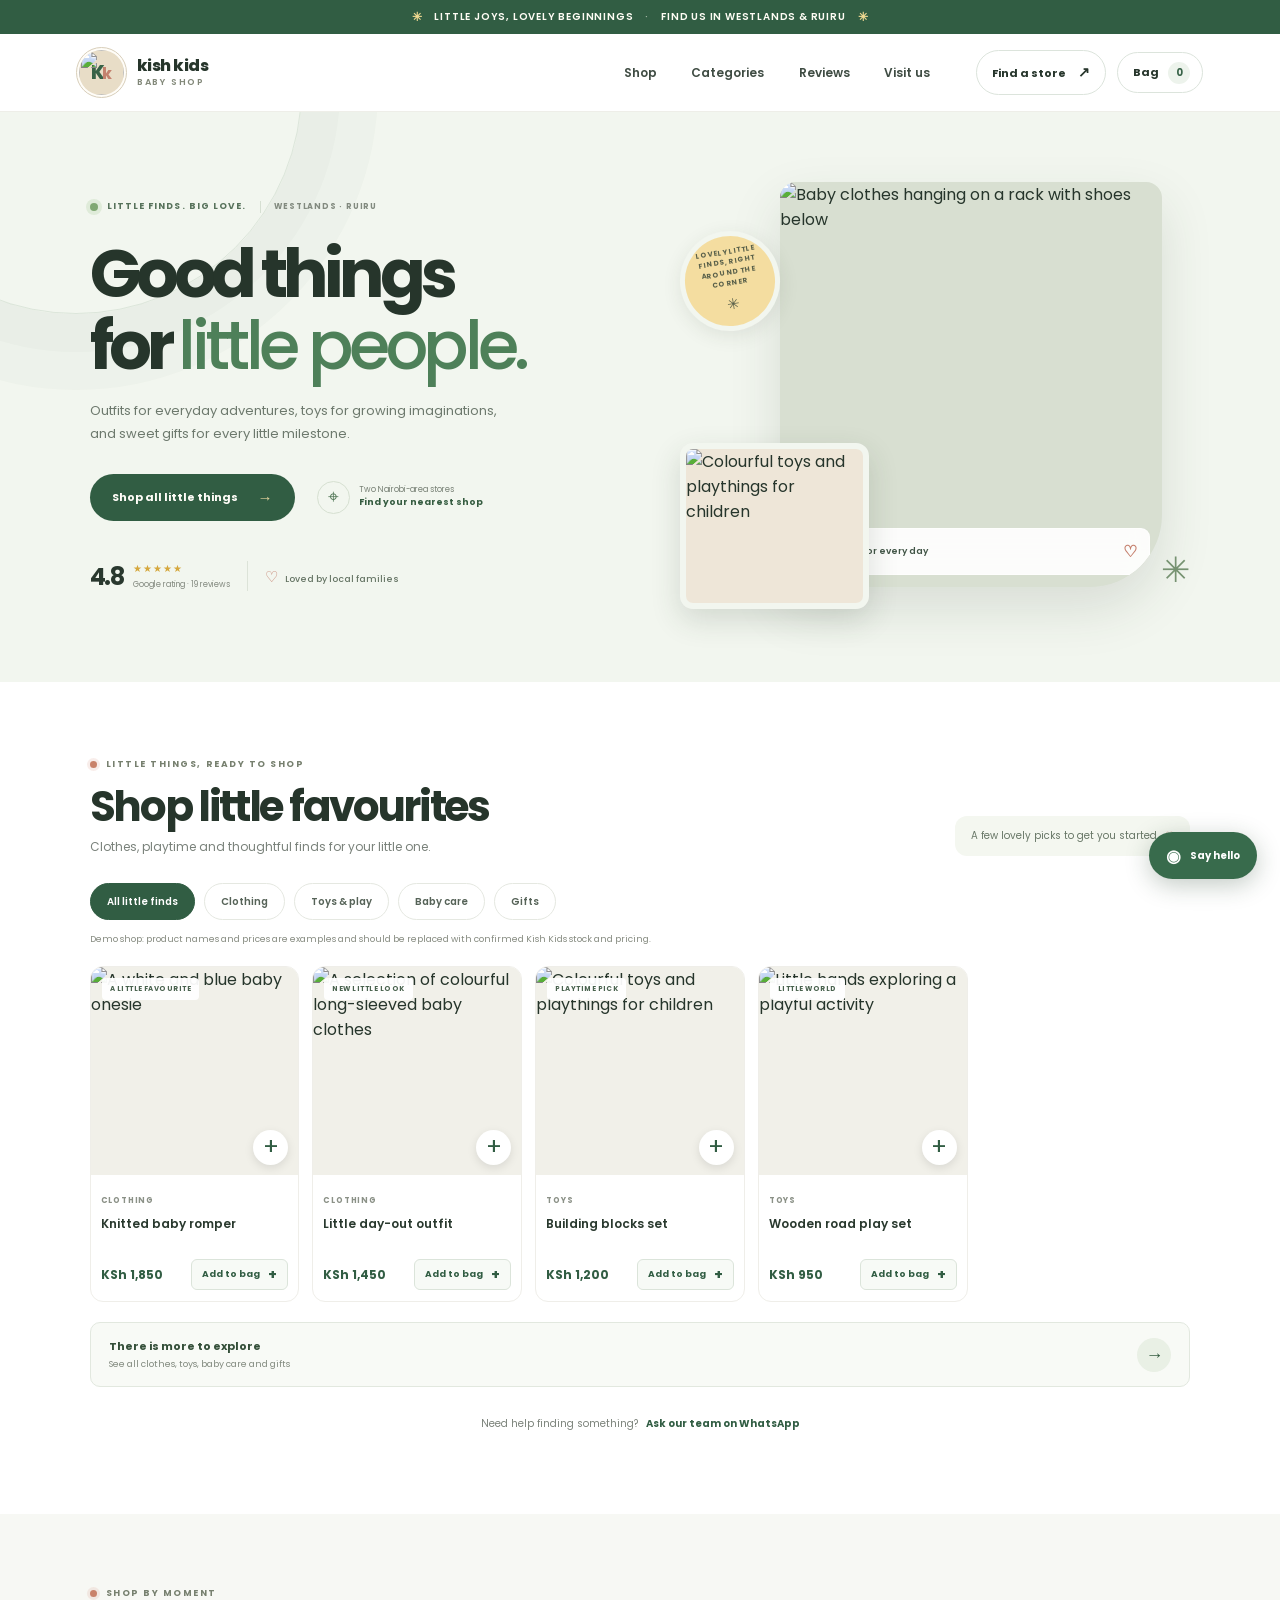
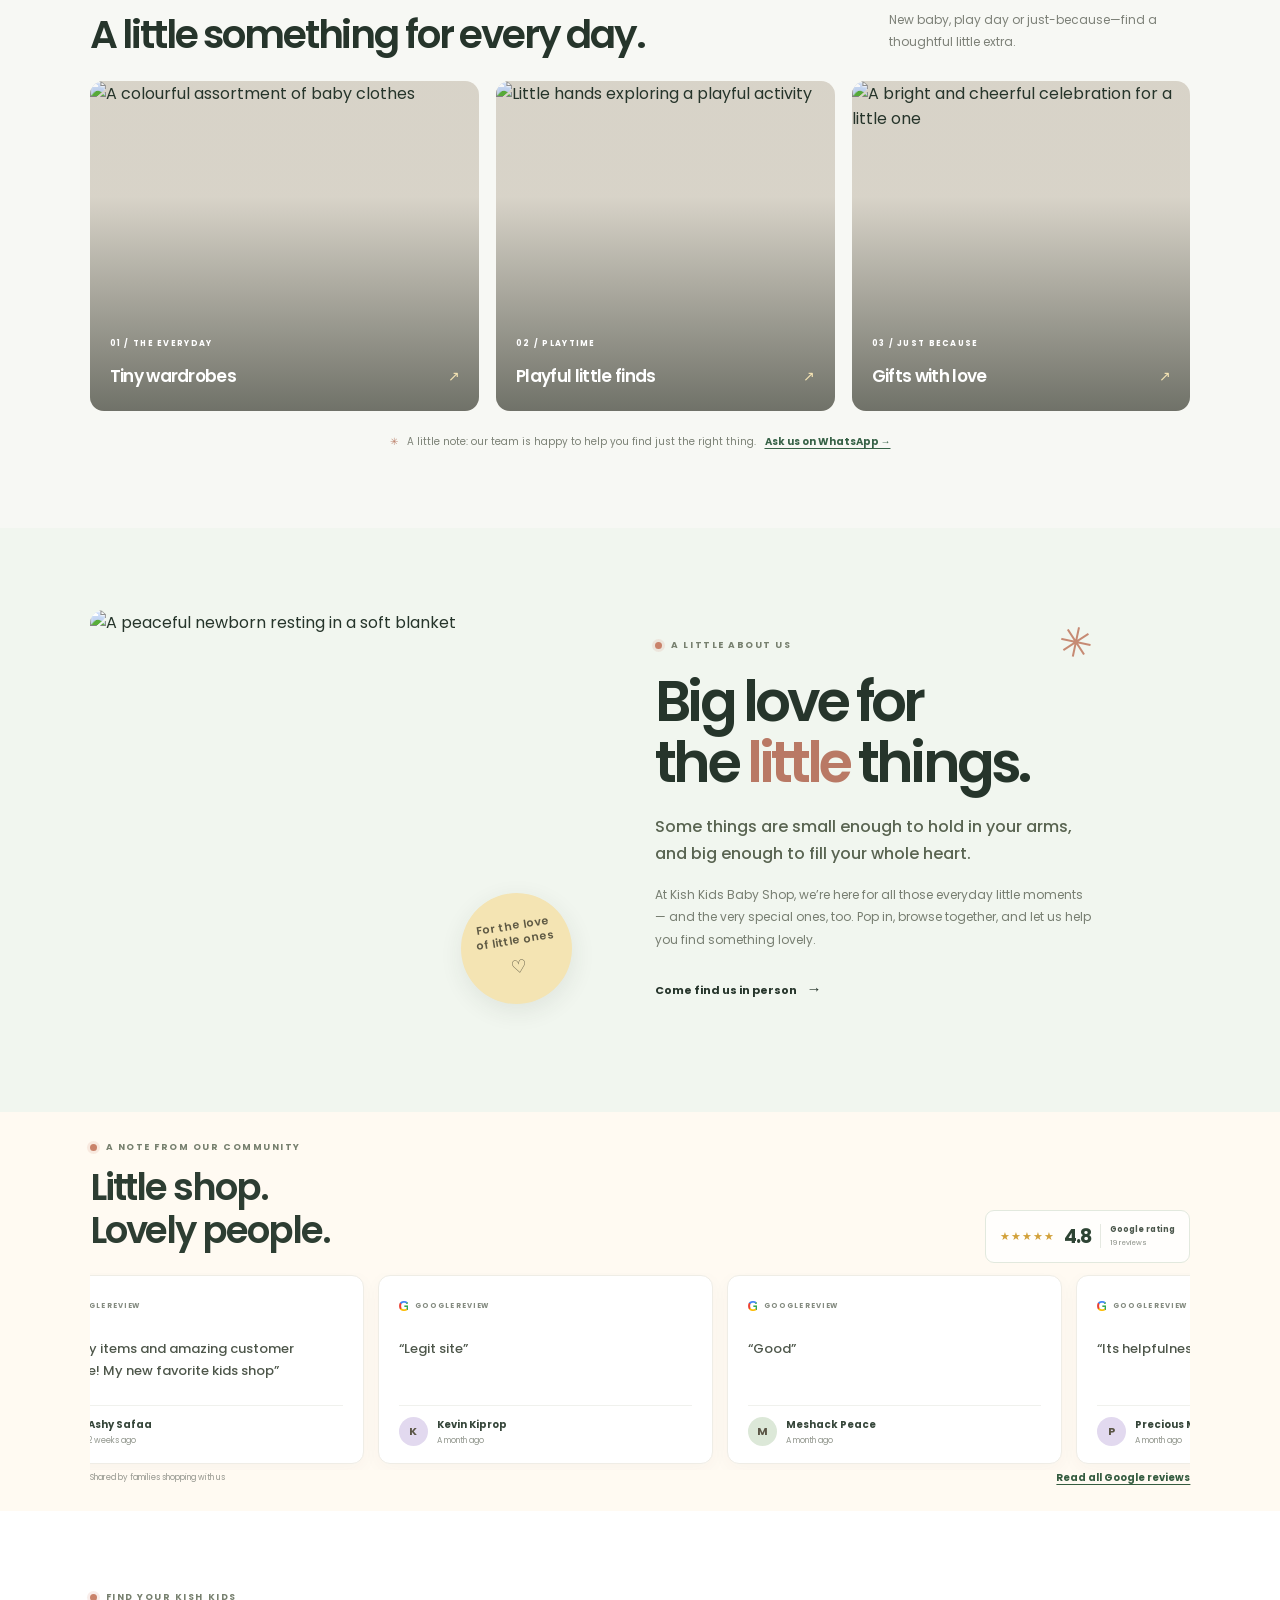
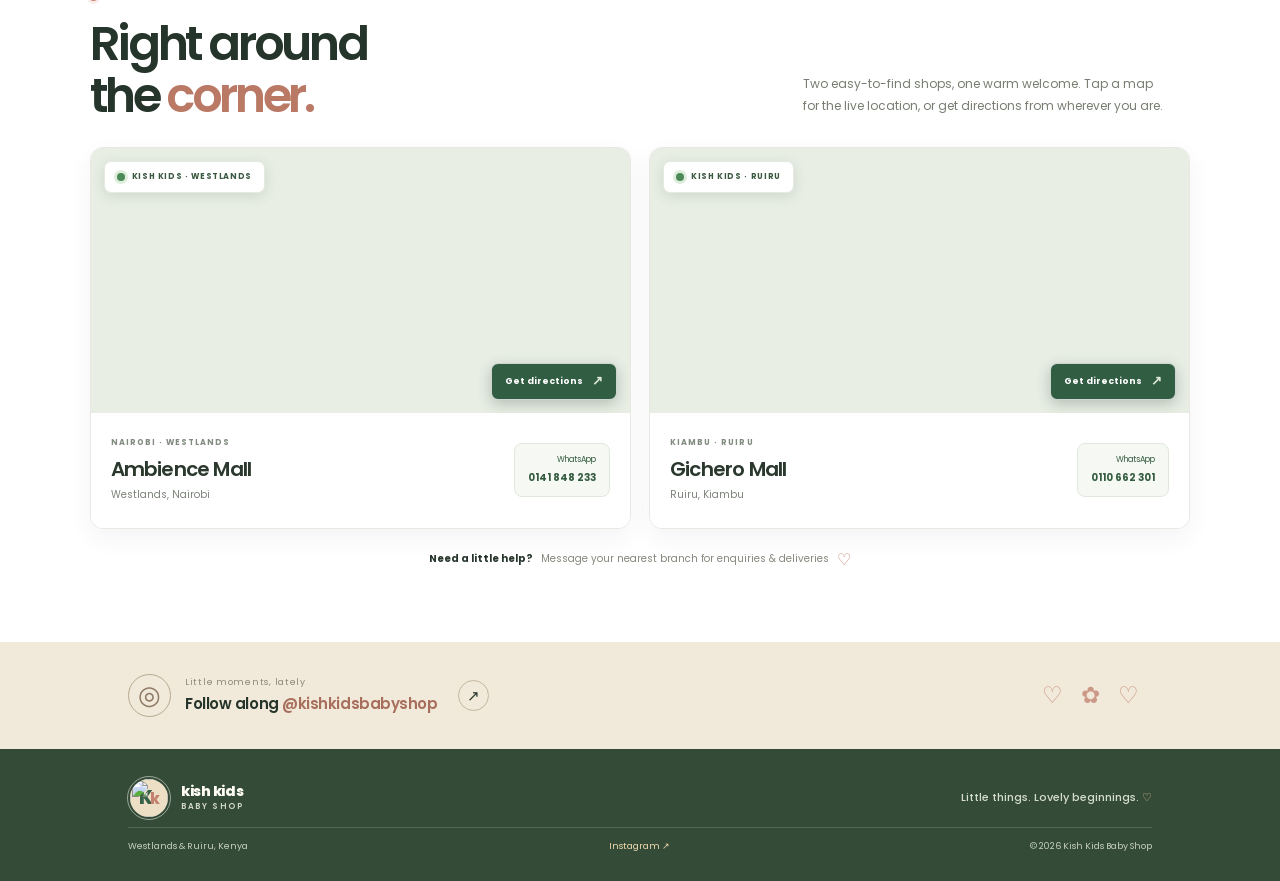
==== index.html @ f2efd890 "Initial commit" ====
<!doctype html>
<html lang="en">
  <head>
    <meta charset="UTF-8" />
    <meta name="viewport" content="width=device-width, initial-scale=1.0" />
    <meta name="theme-color" content="#fbf8f0" />
    <meta name="description" content="Discover lovely little finds at Kish Kids Baby Shop. Visit us at Ambience Mall, Westlands or Gichero Mall, Ruiru, or WhatsApp us for enquiries and deliveries." />
    <title>Kish Kids Baby Shop — Little things, lovely beginnings</title>
    <link rel="preconnect" href="https://fonts.googleapis.com" />
    <link rel="preconnect" href="https://fonts.gstatic.com" crossorigin />
    <link href="https://fonts.googleapis.com/css2?family=Poppins:wght@400;500;600;700;800&display=swap" rel="stylesheet" />
    <link rel="stylesheet" href="styles.css" />
  </head>
  <body>
    <div class="announcement-bar">
      <span class="announcement-sparkle" aria-hidden="true">✳</span>
      Little joys, lovely beginnings <span class="announcement-divider">·</span> Find us in Westlands &amp; Ruiru
      <span class="announcement-sparkle" aria-hidden="true">✳</span>
    </div>

    <header class="site-header">
      <a class="brand" href="#home" aria-label="Kish Kids home">
        <span class="brand-mark" aria-hidden="true">
          <span class="brand-monogram">K<span>k</span></span>
          <img class="brand-avatar" src="https://scontent-atl3-1.cdninstagram.com/v/t51.2885-19/451207414_1020705636319128_7297177063759882882_n.jpg?stp=dst-jpg_s150x150_tt6&_nc_cat=110&ccb=7-5&_nc_sid=f7ccc5&efg=eyJ2ZW5jb2RlX3RhZyI6InByb2ZpbGVfcGljLnd3dy40NjIuQzMifQ%3D%3D&_nc_ohc=2mn2w3G9rUUQ7kNvwHCTg9u&_nc_oc=AdoOv6VPWfr-0eoBcSRdzL187uJJYxsiajkBmaVz6HoxzHzVJhcaPL3gp0ubJ7l-JR-GrBX-C9KtMWNkGqnHW_fr&_nc_zt=24&_nc_ht=scontent-atl3-1.cdninstagram.com&_nc_ss=7b689&oh=00_AQPsXDd2TlVWV2rM6HjrM0V5AeBVhkfnJR2QkrwD7B2sXQ&oe=6AC18392" alt="" />
        </span>
        <span class="brand-name">kish kids<span>baby shop</span></span>
      </a>

      <button class="menu-toggle" type="button" aria-label="Open navigation" aria-expanded="false">
        <span></span><span></span>
      </button>

      <nav class="main-nav" aria-label="Main navigation">
        <a href="#shop">Shop</a>
        <a href="#collections">Categories</a>
        <a href="#reviews">Reviews</a>
        <a href="#visit">Visit us</a>
      </nav>
      <div class="header-actions"><a class="header-cta" href="#visit">Find a store <span aria-hidden="true">↗</span></a><button class="cart-trigger" type="button" aria-label="Open shopping bag">Bag <span class="cart-count" aria-live="polite">0</span></button></div>
    </header>

    <main>
      <section class="hero" id="home">
        <div class="hero-copy">
          <div class="hero-kicker"><span class="hero-live-dot"></span> LITTLE FINDS. BIG LOVE. <span>WESTLANDS · RUIRU</span></div>
          <h1>Good things<br />for <span>little people.</span></h1>
          <p class="hero-description">Outfits for everyday adventures, toys for growing imaginations, and sweet gifts for every little milestone.</p>
          <div class="hero-actions">
            <a class="button button-dark" href="#shop">Shop all little things <span aria-hidden="true">→</span></a>
            <a class="hero-store-link" href="#visit"><span class="hero-store-icon">⌖</span><span>Two Nairobi-area stores<br /><b>Find your nearest shop</b></span></a>
          </div>
          <div class="hero-trust-row">
            <div class="hero-trust"><span>4.8</span><span><span class="stars">★★★★★</span><small>Google rating · 19 reviews</small></span></div>
            <span class="hero-trust-divider"></span>
            <div class="hero-trust-note"><span>♡</span> Loved by local families</div>
          </div>
        </div>
        <div class="hero-art">
          <div class="hero-photo-main"><img src="https://images.unsplash.com/photo-1766918780914-e19d9de76d85?auto=format&fit=crop&w=1100&q=85" alt="Baby clothes hanging on a rack with shoes below" /><span class="hero-photo-caption">Little looks for every day <b>♡</b></span></div>
          <div class="hero-photo-small"><img src="https://images.unsplash.com/photo-1484820540004-14229fe36ca4?auto=format&fit=crop&w=500&q=80" alt="Colourful toys and playthings for children" /></div>
          <div class="hero-roundel"><span>LOVELY LITTLE<br />FINDS, RIGHT<br />AROUND THE<br />CORNER</span><b>✳</b></div>
          <span class="hero-art-spark" aria-hidden="true">✳</span>
        </div>
      </section>

      <section class="shop-section section-pad" id="shop">
        <div class="shop-heading"><div><div class="eyebrow"><span class="eyebrow-dot"></span> LITTLE THINGS, READY TO SHOP</div><h2>Shop little favourites</h2><p>Clothes, playtime and thoughtful finds for your little one.</p></div><div class="shop-heading-note">A few lovely picks to get you started <span>♡</span></div></div>
        <div class="category-tabs" role="group" aria-label="Filter products by category">
          <button class="category-tab is-active" type="button" data-category="all">All little finds</button>
          <button class="category-tab" type="button" data-category="clothing">Clothing</button>
          <button class="category-tab" type="button" data-category="toys">Toys &amp; play</button>
          <button class="category-tab" type="button" data-category="care">Baby care</button>
          <button class="category-tab" type="button" data-category="gifts">Gifts</button>
        </div>
        <p class="demo-pricing-note">Demo shop: product names and prices are examples and should be replaced with confirmed Kish Kids stock and pricing.</p>
        <div class="product-grid" id="product-grid" aria-live="polite"></div>
        <a class="see-all-products" href="shop.html"><span><b>There is more to explore</b><small>See all clothes, toys, baby care and gifts</small></span><span class="see-all-arrow" aria-hidden="true">→</span></a>
        <div class="shop-more"><span>Need help finding something?</span><a href="#visit">Ask our team on WhatsApp <span aria-hidden="true">↗</span></a></div>
      </section>

      <section class="collections section-pad" id="collections">
        <div class="section-heading">
          <div><div class="eyebrow"><span class="eyebrow-dot"></span> SHOP BY MOMENT</div><h2>A little something for every day.</h2></div>
          <p>New baby, play day or just-because—find a thoughtful little extra.</p>
        </div>
        <div class="collection-grid">
          <a class="collection-card card-clothes" href="#shop" data-shop-category="clothing"><img src="https://images.unsplash.com/photo-1560859259-fcf2b952aed8?auto=format&fit=crop&w=900&q=82" alt="A colourful assortment of baby clothes" loading="lazy" /><span class="collection-number">01 / THE EVERYDAY</span><span class="collection-title">Tiny wardrobes <b>↗</b></span></a>
          <a class="collection-card card-play" href="#shop" data-shop-category="toys"><img src="https://images.unsplash.com/photo-1537655780520-1e392ead81f2?auto=format&fit=crop&w=900&q=82" alt="Little hands exploring a playful activity" loading="lazy" /><span class="collection-number">02 / PLAYTIME</span><span class="collection-title">Playful little finds <b>↗</b></span></a>
          <a class="collection-card card-gifts" href="#shop" data-shop-category="gifts"><img src="https://images.unsplash.com/photo-1513151233558-d860c5398176?auto=format&fit=crop&w=900&q=82" alt="A bright and cheerful celebration for a little one" loading="lazy" /><span class="collection-number">03 / JUST BECAUSE</span><span class="collection-title">Gifts with love <b>↗</b></span></a>
        </div>
        <div class="collection-footnote"><span>✳</span> A little note: our team is happy to help you find just the right thing. <a href="#visit">Ask us on WhatsApp →</a></div>
      </section>

      <section class="story section-pad" id="about">
        <div class="story-photo">
          <img src="https://images.unsplash.com/photo-1544126592-807ade215a0b?auto=format&fit=crop&w=1100&q=85" alt="A peaceful newborn resting in a soft blanket" loading="lazy" />
          <div class="story-photo-tag"><span>For the love<br />of little ones</span><b>♡</b></div>
        </div>
        <div class="story-copy">
          <div class="eyebrow"><span class="eyebrow-dot"></span> A little about us</div>
          <h2>Big love for<br />the <em>little</em> things.</h2>
          <p class="story-lead">Some things are small enough to hold in your arms, and big enough to fill your whole heart.</p>
          <p>At Kish Kids Baby Shop, we’re here for all those everyday little moments — and the very special ones, too. Pop in, browse together, and let us help you find something lovely.</p>
          <a class="text-link story-link" href="#visit">Come find us in person <span aria-hidden="true">→</span></a>
          <span class="story-scribble" aria-hidden="true">✳</span>
        </div>
      </section>

      <section class="love-note section-pad" id="reviews">
        <div class="reviews-top"><div class="love-heading"><div class="eyebrow"><span class="eyebrow-dot"></span> A NOTE FROM OUR COMMUNITY</div><h2>Little shop.<br />Lovely people.</h2></div><div class="review-score"><span class="review-score-stars">★★★★★</span><strong>4.8</strong><span><b>Google rating</b><small>19 reviews</small></span></div></div>
        <div class="review-viewport"><div class="review-cards">
          <article class="review-card"><div class="review-source"><span class="google-g">G</span><span>GOOGLE REVIEW</span></div><p>“Lovely items and amazing customer service! My new favorite kids shop”</p><div class="review-footer"><span class="review-avatar avatar-peach">A</span><span><strong>Ashy Safaa</strong><small>2 weeks ago</small></span></div></article>
          <article class="review-card"><div class="review-source"><span class="google-g">G</span><span>GOOGLE REVIEW</span></div><p>“Legit site”</p><div class="review-footer"><span class="review-avatar avatar-lilac">K</span><span><strong>Kevin Kiprop</strong><small>A month ago</small></span></div></article>
          <article class="review-card"><div class="review-source"><span class="google-g">G</span><span>GOOGLE REVIEW</span></div><p>“Good”</p><div class="review-footer"><span class="review-avatar avatar-mint">M</span><span><strong>Meshack Peace</strong><small>A month ago</small></span></div></article>
          <article class="review-card"><div class="review-source"><span class="google-g">G</span><span>GOOGLE REVIEW</span></div><p>“Its helpfulness”</p><div class="review-footer"><span class="review-avatar avatar-lilac">P</span><span><strong>Precious Mathias</strong><small>A month ago</small></span></div></article>
        </div></div>
        <div class="reviews-bottom"><span>Shared by families shopping with us</span><a class="all-reviews" href="https://www.google.com/search?q=Kish+Kids+Baby+shop+Westlands+reviews" target="_blank" rel="noreferrer">Read all Google reviews</a></div>
      </section>

      <section class="visit section-pad" id="visit">
        <div class="visit-top"><div><div class="eyebrow"><span class="eyebrow-dot"></span> FIND YOUR KISH KIDS</div><h2>Right around<br />the <em>corner.</em></h2></div><p>Two easy-to-find shops, one warm welcome. Tap a map for the live location, or get directions from wherever you are.</p></div>
        <div class="store-grid">
          <article class="store-card store-westlands">
            <div class="store-map"><iframe title="Map showing Ambience Mall, Westlands, Nairobi" src="https://www.google.com/maps?q=Ambience%20Mall%20Westlands%20Nairobi&output=embed" loading="lazy" referrerpolicy="no-referrer-when-downgrade" allowfullscreen></iframe><span class="map-location-tag"><i></i> KISH KIDS · WESTLANDS</span><a class="map-directions" href="https://www.google.com/maps/dir/?api=1&amp;destination=Ambience+Mall%2C+Westlands%2C+Nairobi" target="_blank" rel="noreferrer">Get directions <span aria-hidden="true">↗</span></a></div>
            <div class="store-details"><div class="store-location-copy"><div class="store-label">NAIROBI · WESTLANDS</div><h3>Ambience Mall</h3><p>Westlands, Nairobi</p></div><a class="store-contact" href="https://wa.me/254141848233?text=Hi%20Kish%20Kids%20Westlands!%20I%20have%20an%20enquiry." target="_blank" rel="noreferrer"><span>WhatsApp</span><b>0141 848 233</b></a></div>
          </article>
          <article class="store-card store-ruiru">
            <div class="store-map"><iframe title="Map showing Gichero Mall, Ruiru" src="https://www.google.com/maps?q=Gichero%20Mall%20Ruiru%20Kenya&output=embed" loading="lazy" referrerpolicy="no-referrer-when-downgrade" allowfullscreen></iframe><span class="map-location-tag"><i></i> KISH KIDS · RUIRU</span><a class="map-directions" href="https://www.google.com/maps/dir/?api=1&amp;destination=Gichero+Mall%2C+Ruiru%2C+Kenya" target="_blank" rel="noreferrer">Get directions <span aria-hidden="true">↗</span></a></div>
            <div class="store-details"><div class="store-location-copy"><div class="store-label">KIAMBU · RUIRU</div><h3>Gichero Mall</h3><p>Ruiru, Kiambu</p></div><a class="store-contact" href="https://wa.me/254110662301?text=Hi%20Kish%20Kids%20Ruiru!%20I%20have%20an%20enquiry." target="_blank" rel="noreferrer"><span>WhatsApp</span><b>0110 662 301</b></a></div>
          </article>
        </div>
        <div class="visit-note"><span>Need a little help?</span> Message your nearest branch for enquiries &amp; deliveries <span class="visit-heart">♡</span></div>
      </section>

      <section class="instagram-strip">
        <div class="insta-icon" aria-hidden="true">◎</div><div><span>Little moments, lately</span><strong>Follow along <b>@kishkidsbabyshop</b></strong></div><a href="https://www.instagram.com/kishkidsbabyshop/?hl=en" target="_blank" rel="noreferrer" aria-label="Visit Kish Kids on Instagram">↗</a>
        <div class="insta-hearts" aria-hidden="true">♡ &nbsp; ✿ &nbsp; ♡</div>
      </section>
    </main>

    <div class="cart-overlay" hidden></div>
    <aside class="cart-drawer" role="dialog" aria-modal="true" aria-labelledby="cart-title" aria-hidden="true">
      <div class="cart-header"><div><span class="eyebrow">YOUR LITTLE FINDS</span><h2 id="cart-title">Shopping bag <span class="cart-count">0</span></h2></div><button class="cart-close" type="button" aria-label="Close shopping bag">×</button></div>
      <div class="cart-items"></div>
      <div class="cart-empty"><span aria-hidden="true">♡</span><h3>Your bag is waiting</h3><p>Find something lovely for your little one.</p><button class="button button-dark continue-shopping" type="button">Explore the shop</button></div>
      <div class="cart-footer" hidden><div class="cart-subtotal"><span>Subtotal</span><strong></strong></div><p>Delivery and final availability confirmed on WhatsApp.</p><label for="checkout-store">Choose a store</label><select id="checkout-store"><option value="westlands">Westlands · Ambience Mall</option><option value="ruiru">Ruiru · Gichero Mall</option></select><button class="button button-dark checkout-button" type="button">Continue on WhatsApp <span>↗</span></button></div>
    </aside>

    <footer class="site-footer">
      <a class="brand footer-brand" href="#home"><span class="brand-mark" aria-hidden="true"><span class="brand-monogram">K<span>k</span></span><img class="brand-avatar" src="https://scontent-atl3-1.cdninstagram.com/v/t51.2885-19/451207414_1020705636319128_7297177063759882882_n.jpg?stp=dst-jpg_s150x150_tt6&_nc_cat=110&ccb=7-5&_nc_sid=f7ccc5&efg=eyJ2ZW5jb2RlX3RhZyI6InByb2ZpbGVfcGljLnd3dy40NjIuQzMifQ%3D%3D&_nc_ohc=2mn2w3G9rUUQ7kNvwHCTg9u&_nc_oc=AdoOv6VPWfr-0eoBcSRdzL187uJJYxsiajkBmaVz6HoxzHzVJhcaPL3gp0ubJ7l-JR-GrBX-C9KtMWNkGqnHW_fr&_nc_zt=24&_nc_ht=scontent-atl3-1.cdninstagram.com&_nc_ss=7b689&oh=00_AQPsXDd2TlVWV2rM6HjrM0V5AeBVhkfnJR2QkrwD7B2sXQ&oe=6AC18392" alt="" /></span><span class="brand-name">kish kids<span>baby shop</span></span></a>
      <p>Little things. Lovely beginnings. <span>♡</span></p><div class="footer-meta"><span>Westlands &amp; Ruiru, Kenya</span><a href="https://www.instagram.com/kishkidsbabyshop/?hl=en" target="_blank" rel="noreferrer">Instagram ↗</a><span>© <span id="year"></span> Kish Kids Baby Shop</span></div>
    </footer>
    <button class="floating-whatsapp" type="button" aria-label="Open the Kish Kids chat assistant"><span class="whatsapp-symbol" aria-hidden="true">◉</span><span>Say hello</span></button>
    <div class="chat-backdrop" hidden></div>
    <section class="chat-modal" role="dialog" aria-modal="true" aria-labelledby="chat-title" aria-hidden="true" hidden>
      <div class="phone-frame">
        <div class="phone-speaker"><span></span></div>
        <div class="phone-screen">
          <header class="chat-topbar"><button class="chat-back" type="button" aria-label="Back">‹</button><span class="chat-brand-avatar">K</span><span class="chat-brand-details"><strong id="chat-title">Kish Kids</strong><small><i></i> Here to help</small></span><button class="chat-close" type="button" aria-label="Close chat">×</button></header>
          <div class="chat-content">
            <div class="chat-date">TODAY</div>
            <div class="chat-message bot-message"><strong>Hi there! 👋</strong><br />Welcome to Kish Kids. Looking for something special for your little one? I can help you find products, choose a store, or ask about delivery.</div>
            <div class="chat-message bot-message chat-followup" hidden></div>
            <div class="chat-options-label">WHAT CAN WE HELP WITH?</div>
            <div class="chat-options"><button type="button" data-chat-topic="products">🧸 &nbsp; Find a product</button><button type="button" data-chat-topic="stores">📍 &nbsp; Store locations</button><button type="button" data-chat-topic="delivery">🚚 &nbsp; Delivery enquiry</button></div>
          </div>
          <div class="chat-modal-actions"><button class="chat-assistant-button" type="button">Continue with the assistant</button><label class="chat-store-label" for="chat-store">Choose your nearest store for WhatsApp</label><select id="chat-store"><option value="westlands">Westlands · Ambience Mall</option><option value="ruiru">Ruiru · Gichero Mall</option></select><button class="chat-whatsapp-button" type="button"><span>◉</span> Continue on WhatsApp</button><small>Choose how you would like to chat</small></div>
        </div>
      </div>
    </section>
    <script src="products.js"></script>
    <script src="script.js"></script>
  </body>
</html>
---- styles.css ----
:root {
  --ink: #283629;
  --muted: #747b6f;
  --cream: #fbf8f0;
  --paper: #fffdf8;
  --green: #344b37;
  --green-dark: #263c2c;
  --sage: #e7ecdf;
  --peach: #f5d5c6;
  --lavender: #e8e2f2;
  --yellow: #f4e5a9;
  --line: #e9e6dd;
  --sans: 'Poppins', sans-serif;
  --display: 'Poppins', sans-serif;
}

* { box-sizing: border-box; }
html { scroll-behavior: smooth; scroll-padding-top: 92px; }
body { margin: 0; background: var(--cream); color: var(--ink); font-family: var(--sans); -webkit-font-smoothing: antialiased; }
a { color: inherit; text-decoration: none; }
button { font: inherit; }
.announcement-bar { min-height: 34px; display: flex; align-items: center; justify-content: center; gap: 12px; padding: 7px 16px; background: var(--green); color: #fffdf5; font-size: 10px; font-weight: 600; letter-spacing: .11em; text-transform: uppercase; text-align: center; }
.announcement-sparkle { color: #efd991; font-size: 12px; }
.announcement-divider { opacity: .55; }
.site-header { height: 88px; padding: 0 7.1%; display: flex; align-items: center; justify-content: space-between; gap: 32px; background: var(--cream); position: sticky; top: 0; z-index: 10; border-bottom: 1px solid rgba(40,54,41,.06); }
.brand { display: inline-flex; align-items: center; gap: 11px; flex: 0 0 auto; }
.brand-mark { width: 49px; height: 49px; display: grid; place-items: center; position: relative; border-radius: 50%; background: #e8ddc7; border: 2px solid #fffdf8; outline: 1px solid #d8ceb9; overflow: hidden; }
.brand-monogram { font-family: var(--display); font-size: 19px; font-weight: 800; letter-spacing: -3px; color: var(--green); transform: translateX(-1px); }
.brand-monogram span { color: #c3816e; font-size: 15px; }
.brand-avatar { position: absolute; inset: 0; width: 100%; height: 100%; border-radius: 50%; object-fit: cover; }
.brand-avatar:not([src]), .brand-avatar[src=""] { display: none; }
.brand-name { font-family: var(--display); font-size: 16px; font-weight: 800; letter-spacing: -.055em; line-height: 1.02; }
.brand-name > span { display: block; margin-top: 4px; font-family: var(--sans); font-size: 9px; font-weight: 600; letter-spacing: .2em; text-transform: uppercase; color: #828879; }
.main-nav { display: flex; align-items: center; gap: clamp(24px, 3vw, 48px); margin-left: auto; }
.main-nav a { font-size: 12px; font-weight: 600; color: #575f52; transition: color .2s; }
.main-nav a:hover, .text-link:hover { color: #a86450; }
.header-cta { border: 1px solid #c9cbbc; border-radius: 99px; padding: 12px 18px; font-size: 11px; font-weight: 700; white-space: nowrap; transition: background .2s, color .2s; }
.header-cta:hover { background: var(--green); color: white; border-color: var(--green); }
.header-cta span { padding-left: 10px; font-size: 14px; }
.menu-toggle { display: none; }

.hero { min-height: 588px; padding: 62px 10.1% 62px 11.2%; display: grid; grid-template-columns: .95fr 1.05fr; align-items: center; gap: 5.5%; position: relative; overflow: hidden; background: #f5f1e7; }
.hero::before { content: ''; position: absolute; width: 450px; height: 450px; top: -250px; left: -150px; border: 1px solid rgba(116,123,111,.12); border-radius: 50%; box-shadow: 0 0 0 38px rgba(116,123,111,.025), 0 0 0 76px rgba(116,123,111,.025); }
.hero-copy { position: relative; z-index: 1; max-width: 505px; padding-bottom: 16px; }
.eyebrow { display: flex; align-items: center; gap: 9px; font-size: 9px; letter-spacing: .17em; text-transform: uppercase; font-weight: 700; color: #77806f; }
.eyebrow-dot { width: 7px; height: 7px; border-radius: 50%; background: #c9826a; box-shadow: 0 0 0 3px rgba(201,130,106,.14); }
h1, h2, h3, p { margin-top: 0; }
.hero h1 { margin: 23px 0 18px; font-family: var(--display); font-size: clamp(48px, 5.5vw, 76px); line-height: .99; letter-spacing: -.075em; font-weight: 600; }
.hero h1 span, h2 em { font-weight: 600; font-style: normal; color: #b97965; letter-spacing: -.07em; }
.hero-description { max-width: 400px; color: #72776e; line-height: 1.8; font-size: 13px; }
.hero-actions { display: flex; align-items: center; gap: 25px; margin-top: 27px; }
.button { display: inline-flex; align-items: center; justify-content: center; gap: 20px; min-height: 47px; border-radius: 99px; padding: 0 22px; font-size: 11px; font-weight: 700; transition: transform .2s, background .2s; }
.button:hover { transform: translateY(-2px); }
.button-dark { background: var(--green); color: #fffdf8; }
.button-dark:hover { background: #4c654e; }
.button-dark span { color: #e2d39c; font-size: 15px; }
.text-link { font-size: 11px; font-weight: 700; transition: color .2s; white-space: nowrap; }
.text-link span { margin-left: 7px; font-size: 15px; }
.hero-proof { margin-top: 48px; display: flex; align-items: center; gap: 13px; }
.proof-avatars { display: flex; padding-left: 2px; }
.proof-avatars span { display: grid; place-items: center; width: 29px; height: 29px; border-radius: 50%; margin-left: -3px; border: 2px solid #f5f1e7; color: var(--green); font-size: 13px; background: var(--peach); }
.proof-avatars span:nth-child(2) { background: var(--yellow); }
.proof-avatars span:nth-child(3) { background: var(--sage); }
.hero-proof > div:last-child { display: grid; gap: 3px; }
.hero-proof strong { font-size: 10px; }
.hero-proof > div:last-child > span { font-size: 9px; color: #808579; }
.hero-proof b { color: var(--ink); }
.stars { color: #d5a73c; letter-spacing: 1px; }
.hero-art { min-height: 430px; position: relative; display: flex; align-items: center; justify-content: center; }
.hero-image-wrap { width: min(100%, 420px); height: 430px; position: relative; border-radius: 48% 48% 4px 4px; overflow: hidden; background: #ded9ce; box-shadow: 0 22px 55px rgba(75,70,53,.12); }
.hero-image { width: 100%; height: 100%; object-fit: cover; object-position: 48% 48%; display: block; }
.hero-image-wrap::after { content: ''; position: absolute; inset: 0; background: linear-gradient(0deg, rgba(32,38,31,.16), transparent 42%); }
.image-label { position: absolute; z-index: 1; bottom: 20px; left: 20px; display: flex; align-items: center; gap: 10px; color: white; font-family: var(--sans); font-size: 12px; font-weight: 500; line-height: 1.4; }
.label-flower { font-size: 22px; color: #f5e4b4; }
.hero-sticker { position: absolute; display: flex; align-items: center; justify-content: center; gap: 7px; right: -19px; top: 65px; width: 99px; height: 99px; border-radius: 50%; background: #e8cfc3; transform: rotate(9deg); color: #634d43; font-family: var(--sans); font-size: 10px; font-weight: 600; line-height: 1.4; text-align: center; box-shadow: 0 7px 22px rgba(60,45,32,.1); }
.hero-sticker > span:first-child { font-size: 18px; }
.hero-doodle { position: absolute; color: #c28470; }
.doodle-one { right: 16%; top: 29px; font-size: 35px; }
.doodle-two { left: 2%; top: 78px; font-size: 26px; color: #b5a476; }
.doodle-three { bottom: 12px; right: 4%; font-size: 44px; transform: rotate(-15deg); color: #9ca58e; }
.scroll-cue { position: absolute; left: 4.2%; bottom: 37px; display: flex; align-items: center; gap: 10px; color: #929589; font-size: 8px; letter-spacing: .14em; writing-mode: vertical-rl; transform: rotate(180deg); }
.scroll-cue span { width: 1px; height: 28px; background: #c2c4b9; }

.section-pad { padding-left: 10%; padding-right: 10%; }
.collections { padding-top: 98px; padding-bottom: 103px; background: var(--paper); }
.section-heading { display: flex; justify-content: space-between; align-items: end; gap: 35px; margin-bottom: 35px; }
.section-heading h2, .story h2, .love-heading h2, .visit h2 { margin: 14px 0 0; font-family: var(--display); font-weight: 600; font-size: clamp(32px, 4vw, 47px); line-height: 1.08; letter-spacing: -.07em; }
.section-heading > p { max-width: 290px; margin: 0 1% 4px 0; color: #7d8178; line-height: 1.8; font-size: 12px; }
.collection-grid { display: grid; grid-template-columns: 1.15fr 1fr 1fr; gap: 17px; }
.collection-card { height: 330px; border-radius: 3px; position: relative; display: block; overflow: hidden; background: #ded9ce; }
.collection-card::after { content: ''; position: absolute; inset: 0; background: linear-gradient(180deg, rgba(28,35,27,.03) 35%, rgba(28,35,27,.57) 100%); transition: background .25s; }
.collection-card:hover img { transform: scale(1.045); }
.collection-card img { display: block; width: 100%; height: 100%; object-fit: cover; transition: transform .5s; }
.card-clothes img { object-position: center 50%; }
.card-play img { object-position: 50% 50%; }
.card-gifts img { object-position: 50% 50%; }
.collection-number, .collection-title { position: absolute; z-index: 1; left: 20px; color: white; }
.collection-number { bottom: 61px; font-size: 8px; letter-spacing: .16em; font-weight: 700; }
.collection-title { bottom: 22px; right: 20px; display: flex; align-items: center; justify-content: space-between; font-family: var(--display); font-size: 17px; letter-spacing: -.04em; font-weight: 600; }
.collection-title b { margin-left: 14px; font-size: 14px; font-weight: 400; color: #f5e3b3; }
.collection-footnote { display: flex; align-items: center; justify-content: center; gap: 9px; margin-top: 23px; color: #7b8175; font-size: 10px; text-align: center; }
.collection-footnote > span { color: #bc806a; }
.collection-footnote a { color: var(--green); font-weight: 700; text-decoration: underline; text-underline-offset: 3px; }

.story { display: grid; grid-template-columns: .92fr 1.08fr; gap: 10%; align-items: center; padding-top: 108px; padding-bottom: 112px; background: #edf0e8; }
.story-photo { height: 420px; position: relative; }
.story-photo > img { width: 100%; height: 100%; display: block; object-fit: cover; object-position: center 48%; border-radius: 2px; }
.story-photo-tag { position: absolute; right: -27px; bottom: 26px; width: 111px; height: 111px; display: grid; place-content: center; text-align: center; border-radius: 50%; background: #f4e4b3; transform: rotate(-9deg); color: #5d5843; font-family: var(--sans); font-size: 11px; font-weight: 600; line-height: 1.4; box-shadow: 0 7px 24px rgba(43,55,39,.09); }
.story-photo-tag b { margin-top: 6px; font-size: 18px; font-weight: 400; }
.story-copy { position: relative; max-width: 440px; }
.story h2 { font-size: clamp(39px, 4.5vw, 56px); margin: 20px 0; }
.story-lead { font-size: 16px; font-weight: 500; line-height: 1.7; color: #596451; }
.story-copy > p:not(.story-lead) { color: #777e71; font-size: 12px; line-height: 1.9; }
.story-link { display: inline-block; margin-top: 13px; }
.story-scribble { position: absolute; top: -27px; right: 2px; font-size: 41px; color: #c68a73; transform: rotate(12deg); }

.love-note { padding-top: 98px; padding-bottom: 94px; background: #f6f0e7; display: grid; grid-template-columns: .72fr 1.28fr; column-gap: 7%; align-items: center; }
.love-heading h2 { font-size: clamp(36px, 4vw, 48px); margin-bottom: 24px; }
.google-rating { display: flex; flex-wrap: wrap; align-items: center; gap: 8px; }
.google-rating strong { font-family: var(--display); font-size: 22px; }
.google-rating > span:last-child { width: 100%; color: #828579; font-size: 10px; }
.review-cards { display: grid; grid-template-columns: 1.28fr 1fr; gap: 12px; }
.review-card { min-height: 173px; position: relative; padding: 21px 20px 17px; background: var(--paper); border: 1px solid #efebe3; box-shadow: 0 8px 25px rgba(72,66,49,.035); }
.review-featured { grid-row: span 2; min-height: 358px; display: flex; flex-direction: column; justify-content: flex-end; padding: 28px 25px 22px; background: #fffdf9; }
.quote-mark { position: absolute; top: 12px; left: 19px; color: #d4a492; font-size: 42px; font-weight: 600; line-height: 1; }
.review-card > p { position: relative; margin: 23px 0 20px; font-size: 14px; font-weight: 500; line-height: 1.7; color: #4e574b; }
.review-featured > p { font-size: 19px; max-width: 280px; line-height: 1.6; margin-bottom: 28px; }
.review-footer { display: flex; align-items: center; gap: 9px; margin-top: auto; }
.review-avatar { width: 29px; height: 29px; display: grid; place-items: center; border-radius: 50%; font-family: var(--display); font-size: 11px; font-weight: 700; color: #5a5545; }
.avatar-peach { background: #f1d4c5; }.avatar-lilac { background: #e2d9ef; }.avatar-mint { background: #dce8d8; }
.review-footer > span:nth-child(2) { display: grid; gap: 2px; }
.review-footer strong { font-size: 9px; }
.review-footer small { font-size: 8px; color: #96998d; }
.review-stars { margin-left: auto; color: #d3a43d; font-size: 9px; letter-spacing: 1px; }
.all-reviews { grid-column: 2; justify-self: end; margin-top: 17px; font-size: 10px; font-weight: 700; color: var(--green); }
.all-reviews span { margin-left: 7px; font-size: 13px; }

.visit { padding-top: 100px; padding-bottom: 83px; background: var(--paper); }
.visit-top { display: flex; align-items: end; justify-content: space-between; gap: 30px; margin-bottom: 36px; }
.visit h2 { font-size: clamp(36px, 4vw, 48px); }
.visit-top > p { max-width: 330px; margin: 0 2% 5px 0; color: #777e71; font-size: 12px; line-height: 1.8; }
.store-grid { display: grid; grid-template-columns: 1fr 1fr; gap: 17px; }
.store-card { min-height: 235px; position: relative; padding: 27px 30px; overflow: hidden; }
.store-westlands { background: #f4e8df; }
.store-ruiru { background: #e8ede3; }
.store-icon { position: absolute; top: 21px; right: 24px; font-size: 28px; opacity: .55; color: #aa7a62; }
.store-label { font-size: 8px; font-weight: 700; letter-spacing: .16em; color: #7e8274; }
.store-card h3 { margin: 12px 0 4px; font-family: var(--display); font-size: 25px; letter-spacing: -.055em; font-weight: 600; }
.store-card > p { margin: 0; color: #7d8177; font-size: 11px; }
.store-actions { display: flex; align-items: center; gap: 20px; margin-top: 23px; }
.store-actions .button { min-height: 40px; font-size: 9px; padding: 0 17px; gap: 14px; }
.store-phone { font-size: 10px; font-weight: 600; color: #62695d; }
.visit-note { margin-top: 24px; display: flex; justify-content: center; align-items: center; gap: 8px; color: #84887c; font-size: 10px; }
.visit-note > span:first-child { color: var(--ink); font-weight: 700; }
.visit-heart { color: #bf806b; font-size: 16px; }

.instagram-strip { min-height: 107px; padding: 20px 10%; display: flex; align-items: center; gap: 14px; background: #f1e9d9; position: relative; overflow: hidden; }
.insta-icon { display: grid; place-items: center; width: 43px; height: 43px; border: 1px solid #b7a990; border-radius: 50%; font-size: 26px; color: #8d7964; }
.instagram-strip > div:nth-child(2) { display: grid; gap: 3px; }
.instagram-strip > div:nth-child(2) > span { color: #8c897c; font-size: 9px; letter-spacing: .08em; }
.instagram-strip strong { font-family: var(--display); font-size: 15px; font-weight: 600; letter-spacing: -.03em; }
.instagram-strip strong b { color: #a86e5c; font-weight: 600; }
.instagram-strip > a { display: grid; place-items: center; width: 31px; height: 31px; margin-left: 6px; border: 1px solid #c4b7a1; border-radius: 50%; font-size: 15px; }
.insta-hearts { position: absolute; right: 11%; color: #c07e6c; font-size: 23px; opacity: .75; }

.site-footer { min-height: 128px; padding: 28px 10%; display: grid; grid-template-columns: 1fr 1fr; align-items: center; gap: 8px 24px; background: #344b37; color: #fffdf5; }
.footer-brand .brand-mark { width: 42px; height: 42px; outline-color: rgba(255,255,255,.5); border-color: #344b37; background: #ecdfc6; }
.footer-brand .brand-name { color: #fffdf5; font-size: 14px; }
.footer-brand .brand-name > span { color: #d2d8c9; font-size: 8px; }
.site-footer > p { justify-self: end; margin: 0; color: #d5ddcf; font-size: 11px; font-weight: 500; }
.site-footer > p span { color: #e9c89b; }
.footer-meta { grid-column: 1 / -1; padding-top: 12px; border-top: 1px solid rgba(255,255,255,.15); display: flex; align-items: center; justify-content: space-between; color: #c6d0c1; font-size: 9px; }
.footer-meta a { color: #f0dbaf; }
.floating-whatsapp { position: fixed; z-index: 9; right: 23px; bottom: 21px; min-height: 47px; display: flex; align-items: center; gap: 9px; padding: 0 17px; border: 1px solid rgba(255,255,255,.5); border-radius: 50px; background: #386b4c; color: white; box-shadow: 0 6px 24px rgba(34,62,42,.27); font-size: 10px; font-weight: 700; transition: transform .2s; }
.floating-whatsapp:hover { transform: translateY(-3px); }
.whatsapp-symbol { font-size: 17px; }

@media (min-width: 1500px) { .hero { padding-left: max(11.2%, calc((100vw - 1180px) / 2)); padding-right: max(10.1%, calc((100vw - 1180px) / 2)); } }
@media (max-width: 1000px) {
  .site-header { padding: 0 5%; }
  .hero { padding-left: 8%; padding-right: 8%; gap: 3%; }
  .hero-image-wrap { height: 390px; }
  .hero-art { min-height: 390px; }
  .section-pad { padding-left: 7%; padding-right: 7%; }
  .story { gap: 8%; }
  .instagram-strip { padding-left: 7%; padding-right: 7%; }
  .site-footer { padding-left: 7%; padding-right: 7%; }
  .collection-card { height: 290px; }
}
@media (max-width: 760px) {
  html { scroll-padding-top: 74px; }
  .announcement-bar { min-height: 31px; font-size: 8px; gap: 7px; letter-spacing: .07em; }
  .site-header { height: 72px; padding: 0 5.5%; gap: 12px; }
  .brand-mark { width: 42px; height: 42px; }
  .brand-name { font-size: 14px; }
  .brand-name > span { font-size: 8px; }
  .menu-toggle { margin-left: auto; display: flex; width: 38px; height: 38px; flex-direction: column; justify-content: center; align-items: center; gap: 5px; border: 1px solid #d9d8cd; background: transparent; border-radius: 50%; cursor: pointer; }
  .menu-toggle span { display: block; width: 14px; height: 1.5px; background: var(--green); transition: transform .2s; }
  .menu-toggle[aria-expanded="true"] span:first-child { transform: translateY(3.25px) rotate(45deg); }
  .menu-toggle[aria-expanded="true"] span:last-child { transform: translateY(-3.25px) rotate(-45deg); }
  .main-nav { display: none; position: absolute; top: 71px; left: 0; right: 0; padding: 10px 5.5% 20px; flex-direction: column; align-items: stretch; gap: 0; background: var(--cream); border-bottom: 1px solid var(--line); box-shadow: 0 14px 20px rgba(32,43,31,.08); }
  .main-nav.is-open { display: flex; }
  .main-nav a { padding: 13px 2px; border-bottom: 1px solid #ebe8df; }
  .header-cta { padding: 10px 12px; font-size: 9px; }
  .header-cta span { padding-left: 4px; }
  .hero { min-height: 0; padding: 53px 7% 72px; grid-template-columns: 1fr; gap: 38px; }
  .hero-copy { max-width: 570px; }
  .hero h1 { font-size: clamp(52px, 12vw, 72px); }
  .hero-description { max-width: 450px; }
  .hero-proof { margin-top: 33px; }
  .hero-art { min-height: 360px; margin: 0 auto; width: min(100%, 480px); }
  .hero-image-wrap { height: min(85vw, 440px); width: 88%; }
  .hero-sticker { right: 0; top: 43px; width: 84px; height: 84px; font-size: 10px; }
  .scroll-cue { display: none; }
  .section-pad { padding-left: 7%; padding-right: 7%; }
  .collections { padding-top: 72px; padding-bottom: 74px; }
  .section-heading { align-items: start; flex-direction: column; gap: 12px; margin-bottom: 25px; }
  .section-heading h2, .story h2, .love-heading h2, .visit h2 { font-size: 40px; }
  .section-heading > p { max-width: 410px; }
  .collection-grid { grid-template-columns: 1fr 1fr; gap: 11px; }
  .collection-card { height: 270px; }
  .collection-card:first-child { grid-column: span 2; height: 310px; }
  .collection-title { left: 14px; right: 14px; bottom: 17px; font-size: 15px; }
  .collection-number { left: 14px; bottom: 49px; font-size: 7px; }
  .collection-footnote { flex-wrap: wrap; line-height: 1.7; gap: 5px 8px; }
  .story { grid-template-columns: 1fr; gap: 47px; padding-top: 72px; padding-bottom: 76px; }
  .story-photo { height: min(100vw, 430px); width: calc(100% - 16px); }
  .story-copy { max-width: 520px; }
  .story-scribble { top: -22px; right: 4px; }
  .love-note { grid-template-columns: 1fr; gap: 30px; padding-top: 73px; padding-bottom: 71px; }
  .love-heading h2 { margin-bottom: 17px; }
  .review-cards { grid-template-columns: 1fr 1fr; }
  .review-featured { min-height: 300px; }
  .review-card { min-height: 144px; padding: 18px 14px 14px; }
  .review-featured { padding: 23px 20px 18px; }
  .review-featured > p { font-size: 20px; }
  .review-card > p { font-size: 15px; }
  .review-footer { gap: 6px; }
  .review-avatar { width: 25px; height: 25px; }
  .review-footer strong { font-size: 8px; }
  .review-footer small { font-size: 7px; }
  .review-stars { font-size: 7px; }
  .all-reviews { grid-column: 1 / -1; }
  .visit { padding-top: 72px; padding-bottom: 61px; }
  .visit-top { align-items: start; flex-direction: column; gap: 15px; }
  .visit-top > p { max-width: 460px; }
  .store-grid { gap: 11px; }
  .store-card { padding: 23px 18px; min-height: 228px; }
  .store-card h3 { font-size: 21px; }
  .store-actions { align-items: start; flex-direction: column; gap: 12px; margin-top: 18px; }
  .store-actions .button { min-height: 36px; padding: 0 13px; gap: 7px; font-size: 8px; }
  .visit-note { flex-wrap: wrap; line-height: 1.6; }
  .instagram-strip { min-height: 94px; padding: 17px 7%; }
  .insta-hearts { display: none; }
  .site-footer { padding: 25px 7%; }
}
@media (max-width: 430px) {
  .header-cta { display: none; }
  .hero { padding-left: 6%; padding-right: 6%; }
  .hero-actions { gap: 16px; }
  .button { min-height: 44px; padding: 0 17px; gap: 12px; font-size: 10px; }
  .hero-proof { margin-top: 29px; }
  .hero-art { min-height: 320px; }
  .hero-image-wrap { height: 320px; }
  .collection-card { height: 225px; }
  .collection-card:first-child { height: 265px; }
  .collection-title { font-size: 13px; }
  .review-cards { grid-template-columns: 1fr; }
  .review-featured { grid-row: auto; min-height: 250px; }
  .review-card:not(.review-featured) { min-height: 143px; }
  .review-card > p { margin-top: 23px; }
  .store-grid { grid-template-columns: 1fr; }
  .store-card { min-height: 218px; }
  .store-actions { flex-direction: row; align-items: center; }
  .instagram-strip strong { font-size: 13px; }
  .instagram-strip > a { margin-left: auto; flex: 0 0 auto; }
  .footer-meta { flex-wrap: wrap; gap: 10px 20px; }
  .footer-meta > span:last-child { width: 100%; }
  .site-footer > p { font-size: 11px; }
  .floating-whatsapp { right: 13px; bottom: 13px; min-height: 42px; padding: 0 13px; }
}

/* Live branch maps */
.visit { padding-top: 68px; padding-bottom: 56px; }
.visit-top { margin-bottom: 25px; }
.visit-top > p { max-width: 365px; }
.store-grid { align-items: stretch; gap: 18px; }
.store-card { min-height: 0; padding: 0; overflow: hidden; border: 1px solid #e8e9e2; border-radius: 14px; background: white; box-shadow: 0 9px 25px rgba(43,58,44,.055); }
.store-map { height: clamp(190px, 22vw, 265px); position: relative; overflow: hidden; background: #e8eee4; }
.store-map iframe { width: 100%; height: 100%; display: block; border: 0; filter: saturate(.78) contrast(.96); }
.map-location-tag { position: absolute; top: 13px; left: 13px; display: inline-flex; align-items: center; gap: 7px; max-width: calc(100% - 25px); padding: 9px 12px; border: 1px solid rgba(226,232,221,.9); border-radius: 7px; background: rgba(255,255,255,.95); color: #3b5841; font-size: 8px; font-weight: 700; letter-spacing: .08em; box-shadow: 0 3px 13px rgba(35,51,37,.13); }
.map-location-tag i { width: 8px; height: 8px; flex: 0 0 auto; border-radius: 50%; background: #4c8a5a; box-shadow: 0 0 0 3px #deeddc; }
.map-directions { position: absolute; right: 13px; bottom: 13px; display: inline-flex; align-items: center; gap: 9px; min-height: 37px; padding: 0 13px; border: 1px solid rgba(255,255,255,.75); border-radius: 7px; background: #315d43; color: white; font-size: 9px; font-weight: 700; box-shadow: 0 4px 14px rgba(22,43,29,.24); transition: background .2s, transform .2s; }
.map-directions:hover { transform: translateY(-2px); background: #244a34; }
.map-directions span { color: #dfe9d7; font-size: 13px; }
.store-details { min-height: 115px; display: flex; align-items: center; justify-content: space-between; gap: 15px; padding: 17px 20px; background: #fff; }
.store-label { color: #818b7f; font-size: 8px; letter-spacing: .13em; }
.store-details h3 { margin: 5px 0 3px; color: #2b382e; font-size: 20px; letter-spacing: -.04em; }
.store-details p { margin: 0; color: #7c847a; font-size: 10px; }
.store-contact { display: grid; gap: 4px; justify-items: end; padding: 10px 13px; border: 1px solid #e0e8dd; border-radius: 8px; background: #f6f9f3; color: #355c40; transition: background .2s, border-color .2s; }
.store-contact:hover { border-color: #b8cbb5; background: #eef5ea; }
.store-contact span { font-size: 8px; }
.store-contact b { font-size: 10px; }
.visit-note { margin-top: 18px; }
@media (max-width: 760px) {
  .visit { padding-top: 52px; padding-bottom: 43px; }
  .store-grid { grid-template-columns: 1fr; gap: 13px; }
  .store-map { height: 220px; }
  .store-details { min-height: 104px; padding: 14px 16px; }
}
@media (max-width: 430px) {
  .store-map { height: 190px; }
  .store-details h3 { font-size: 18px; }
  .store-contact { padding: 9px 10px; }
}

/* Featured products and full shop page */
.see-all-products { min-height: 65px; display: flex; align-items: center; justify-content: space-between; gap: 15px; margin-top: 20px; padding: 12px 18px; border: 1px solid #e2e8df; border-radius: 10px; background: #f8faf6; transition: border-color .2s, background .2s; }
.see-all-products:hover { border-color: #b8cbb5; background: #f0f6ed; }
.see-all-products > span:first-child { display: grid; gap: 3px; }
.see-all-products b { color: #344f39; font-size: 11px; }
.see-all-products small { color: #828a7f; font-size: 9px; }
.see-all-arrow { width: 34px; height: 34px; display: grid; place-items: center; border-radius: 50%; background: #e9f0e5; color: #355c40; font-size: 18px; }
.shop-more { margin-top: 20px; }
.shop-more a span { display: none; }
.full-shop-page { background: #fff; }
.catalog-intro { min-height: 285px; position: relative; display: grid; grid-template-columns: 1fr minmax(230px, .48fr); grid-template-rows: auto auto 1fr auto; align-items: end; gap: 0 7%; overflow: hidden; padding: 24px 10% 33px; background: #f0f5ed; }
.catalog-back { grid-column: 1 / -1; justify-self: start; display: inline-flex; align-items: center; gap: 7px; margin-bottom: 23px; color: #69766a; font-size: 9px; font-weight: 600; }
.catalog-back:hover { color: #2f6543; }
.catalog-intro > .eyebrow { grid-column: 1 / -1; align-self: end; }
.catalog-intro h1 { grid-column: 1; margin: 11px 0 7px; color: #28382d; font-size: clamp(43px, 5vw, 62px); line-height: .99; letter-spacing: -.075em; }
.catalog-intro h1 span { color: #56805d; }
.catalog-intro > p { grid-column: 2; grid-row: 3; align-self: center; max-width: 330px; margin: 12px 0 0; color: #758074; font-size: 12px; line-height: 1.8; }
.catalog-promise { grid-column: 1; align-self: start; display: flex; align-items: center; gap: 8px; margin-top: 10px; color: #677665; font-size: 9px; font-weight: 500; }
.catalog-promise span { color: #bd8069; font-size: 15px; }
.catalog-decoration { position: absolute; color: #7b9b77; opacity: .55; }
.catalog-decoration-one { top: 48px; right: 11%; font-size: 32px; transform: rotate(15deg); }
.catalog-decoration-two { right: 4%; bottom: 22px; color: #bd8069; font-size: 48px; }
.catalog-section { padding: 47px 7% 70px; }
.catalog-toolbar { display: flex; align-items: end; justify-content: space-between; gap: 24px; }
.catalog-toolbar h2 { margin: 8px 0 4px; color: #2a392e; font-size: clamp(26px, 3vw, 35px); letter-spacing: -.06em; }
.catalog-result-count { color: #868c82; font-size: 9px; }
.catalog-search { width: min(330px, 36%); min-height: 43px; display: flex; align-items: center; gap: 9px; padding: 0 12px; border: 1px solid #e5e9e2; border-radius: 8px; background: #fff; color: #899187; }
.catalog-search:focus-within { border-color: #91ad8f; box-shadow: 0 0 0 3px rgba(117,156,113,.12); }
.catalog-search > span { font-size: 21px; line-height: 1; }
.catalog-search input { width: 100%; min-width: 0; border: 0; outline: 0; color: #314537; font: inherit; font-size: 10px; }
.catalog-search input::placeholder { color: #9a9f96; }
.catalog-search kbd { flex: 0 0 auto; padding: 4px 5px; border: 1px solid #ebeee8; border-radius: 4px; color: #999f95; font-size: 8px; }
.catalog-filters { display: flex; gap: 8px; margin-top: 23px; padding-bottom: 14px; border-bottom: 1px solid #eff0eb; }
.catalog-filters .category-tab { display: inline-flex; align-items: center; gap: 7px; }
.catalog-filters .category-tab span { opacity: .65; font-size: 8px; }
.catalog-demo-note { margin: 13px 0 19px; color: #888e83; font-size: 9px; }
.catalog-section .catalog-product-grid { grid-template-columns: repeat(4, minmax(0, 1fr)); gap: 22px 17px; }
.catalog-product-grid .product-card { border-radius: 10px; }
.catalog-product-grid .product-image-wrap { aspect-ratio: .96; }
.catalog-empty { padding: 70px 15px; text-align: center; }
.catalog-empty[hidden] { display: none; }
.catalog-empty > span { color: #c5826d; font-size: 38px; }
.catalog-empty h3 { margin: 9px 0; font-size: 16px; }
.catalog-empty p { color: #7c847a; font-size: 10px; }
.catalog-reset { border: 0; border-bottom: 1px solid #315d43; background: none; color: #315d43; cursor: pointer; font: inherit; font-size: 10px; font-weight: 700; }
.catalog-help { display: flex; align-items: center; justify-content: center; gap: 8px; margin-top: 35px; color: #83897f; font-size: 9px; }
.catalog-help a { color: #355c40; font-weight: 700; }
.catalog-help b { margin-left: 4px; }
.catalog-footer-prompt { display: flex; align-items: center; justify-content: center; gap: 14px; padding: 23px 7%; background: #f1f5ed; }
.catalog-footer-prompt p { margin: 0; color: #647164; font-size: 10px; }
.catalog-footer-prompt > a { color: #355c40; font-size: 9px; font-weight: 700; }
.catalog-footer-prompt > a span { margin-left: 5px; font-size: 14px; }
.catalog-footer-flower { color: #c47e6b; font-size: 20px; }
.shop-nav-current { color: #315d43 !important; }
.full-shop-page .site-footer { margin-top: 0; }
.full-shop-page .cart-open { overflow: hidden; }
@media (max-width: 1000px) {
  .catalog-section .catalog-product-grid { grid-template-columns: repeat(3, minmax(0, 1fr)); }
  .catalog-intro { padding-right: 7%; padding-left: 7%; }
}
@media (max-width: 760px) {
  .catalog-intro { min-height: 0; grid-template-columns: 1fr; grid-template-rows: auto; gap: 0; padding: 19px 7% 28px; }
  .catalog-back { margin-bottom: 18px; }
  .catalog-intro > .eyebrow, .catalog-intro h1, .catalog-intro > p, .catalog-promise { grid-column: 1; grid-row: auto; }
  .catalog-intro h1 { font-size: 48px; }
  .catalog-intro > p { max-width: 340px; margin-top: 7px; }
  .catalog-promise { margin-top: 13px; }
  .catalog-decoration-one { top: 55px; right: 12%; }
  .catalog-decoration-two { right: 5%; bottom: 21px; font-size: 34px; }
  .catalog-section { padding: 34px 7% 48px; }
  .catalog-toolbar { align-items: stretch; flex-direction: column; gap: 14px; }
  .catalog-search { width: 100%; }
  .catalog-filters { overflow-x: auto; margin-right: -7%; padding-right: 7%; scrollbar-width: none; }
  .catalog-filters::-webkit-scrollbar { display: none; }
  .catalog-filters .category-tab { flex: 0 0 auto; }
  .catalog-section .catalog-product-grid { grid-template-columns: repeat(2, minmax(0, 1fr)); gap: 14px 11px; }
  .catalog-product-grid .product-buy-row { align-items: start; flex-direction: column; }
  .catalog-product-grid .add-to-bag { width: 100%; justify-content: center; }
  .catalog-help { flex-direction: column; text-align: center; }
  .catalog-footer-prompt { flex-wrap: wrap; text-align: center; }
}
@media (max-width: 430px) {
  .catalog-intro h1 { font-size: 43px; }
  .catalog-toolbar h2 { font-size: 27px; }
  .catalog-demo-note { line-height: 1.6; }
  .catalog-product-grid .product-info { padding: 9px; }
  .catalog-product-grid .product-info h3 { font-size: 10px; }
}

/* A calmer, editorial review rail */
.love-note { padding-top: 35px; padding-bottom: 31px; background: #f5f7f1; }
.reviews-top { align-items: center; margin-bottom: 17px; }
.love-heading h2 { margin: 6px 0 0; color: #2d3d32; font-size: clamp(28px, 3vw, 36px); line-height: 1.1; letter-spacing: -.06em; }
.review-score { display: flex; align-items: center; gap: 9px; padding: 11px 14px; border: 1px solid #e2e9de; border-radius: 9px; background: rgba(255,255,255,.8); }
.review-score-stars { color: #d2a13a; font-size: 11px; letter-spacing: 1px; }
.review-score > strong { color: #2e4434; font-size: 19px; letter-spacing: -.05em; }
.review-score > span:last-child { display: grid; gap: 2px; border-left: 1px solid #e5e9e1; padding-left: 9px; color: #4c584d; font-size: 8px; }
.review-score > span:last-child small { color: #8b9087; font-size: 7px; }
.review-card { border-radius: 10px; border-color: #e6e9e2; box-shadow: 0 3px 11px rgba(42,58,44,.035); }
.review-card > .quote-mark { display: none; }
.review-source { display: flex; align-items: center; gap: 7px; color: #848b80; font-size: 7px; font-weight: 700; letter-spacing: .12em; }
.google-g { font-family: Arial, sans-serif; font-size: 14px; font-weight: 800; letter-spacing: -.08em; background: conic-gradient(from -45deg, #4285f4 0 25%, #34a853 25% 50%, #fbbc05 50% 75%, #ea4335 75%); color: transparent; background-clip: text; -webkit-background-clip: text; }
.review-card > p { min-height: 45px; margin: 15px 0 17px; color: #354338; font-size: 12px; font-weight: 500; line-height: 1.65; }
.review-footer { padding-top: 11px; border-top: 1px solid #f0f1ed; }
.review-footer strong { color: #36463a; font-size: 9px; }
.review-footer small { color: #92978e; font-size: 7px; }
.reviews-bottom { margin-top: 5px; }
.reviews-bottom > span { color: #8a9187; }
.all-reviews { color: #436b49; }
@media (max-width: 760px) {
  .see-all-products { margin-top: 14px; }
  .catalog-product-grid .product-card { border-radius: 9px; }
  .love-note { padding-top: 24px; padding-bottom: 22px; }
  .reviews-top { align-items: center; }
  .review-score { gap: 6px; padding: 8px 9px; }
  .review-score-stars { font-size: 9px; }
  .review-score > strong { font-size: 17px; }
  .review-score > span:last-child { padding-left: 6px; }
  .review-card { flex-basis: min(78vw, 310px); }
}
@media (max-width: 430px) {
  .love-note { padding-top: 22px; padding-bottom: 19px; }
  .love-heading h2 { font-size: 27px; }
  .review-score { gap: 5px; }
  .review-score > span:last-child { font-size: 7px; }
}
@media (prefers-reduced-motion: reduce) { *, *::before, *::after { scroll-behavior: auto !important; transition-duration: .01ms !important; animation-duration: .01ms !important; } }

/* Clear, welcoming storefront styling */
:root { --cream: #fcfaf6; --paper: #ffffff; --green: #376247; --green-dark: #284c37; --ink: #26352b; --line: #e9e8e1; }
body { overflow-x: clip; background: #fff; }
.announcement-bar { background: #315d43; letter-spacing: .08em; }
.site-header { height: 78px; padding: 0 6%; background: #fff; border-bottom-color: #eeeee8; }
.brand-name { letter-spacing: -.03em; }
.main-nav { gap: clamp(20px, 2.7vw, 40px); }
.main-nav a { color: #3f4c43; font-size: 12px; }
.header-actions { display: flex; align-items: center; gap: 11px; margin-left: 14px; }
.header-cta { padding: 11px 15px; border-color: #dce4dc; }
.cart-trigger { min-height: 41px; display: inline-flex; align-items: center; gap: 9px; padding: 0 12px 0 15px; border: 1px solid #dce4dc; border-radius: 99px; background: white; color: var(--ink); cursor: pointer; font-size: 11px; font-weight: 700; }
.cart-count { min-width: 22px; height: 22px; display: inline-grid; place-items: center; padding: 0 5px; border-radius: 99px; background: #edf3ec; color: var(--green); font-size: 10px; font-weight: 700; }
.menu-toggle { border-color: #dce4dc; }
.hero { min-height: 540px; padding-top: 55px; padding-bottom: 55px; background: #f1f6ef; }
.hero::before { border-color: rgba(86,127,94,.14); box-shadow: 0 0 0 38px rgba(86,127,94,.03), 0 0 0 76px rgba(86,127,94,.03); }
.hero h1 { font-size: clamp(48px, 5.1vw, 70px); line-height: 1.07; letter-spacing: -.065em; }
.hero h1 span { color: #578564; }
.hero-image-wrap { border-radius: 24px; }
.hero-image-wrap::after { background: linear-gradient(0deg, rgba(32,38,31,.24), transparent 40%); }
.hero-sticker { right: -30px; background: #ffe49a; transform: rotate(7deg); box-shadow: 0 7px 22px rgba(60,45,32,.08); }
.button-dark { background: #315d43; }
.button-dark:hover { background: #264a35; }
.hero-proof { margin-top: 33px; }
.section-pad { padding-left: 7%; padding-right: 7%; }
.shop-section { padding-top: 76px; padding-bottom: 82px; background: #fff; scroll-margin-top: 82px; }
.shop-heading { display: flex; align-items: end; justify-content: space-between; gap: 24px; }
.shop-heading h2 { margin: 12px 0 7px; font-size: clamp(30px, 3.5vw, 42px); line-height: 1.15; letter-spacing: -.055em; }
.shop-heading p { margin: 0; color: #7a827b; font-size: 12px; }
.shop-heading-note { padding: 12px 16px; border-radius: 12px; background: #f4f7f0; color: #687767; font-size: 10px; white-space: nowrap; }
.shop-heading-note span { margin-left: 5px; color: #d48470; }
.category-tabs { display: flex; flex-wrap: wrap; gap: 9px; margin: 27px 0 13px; }
.category-tab { min-height: 37px; padding: 0 16px; border: 1px solid #e5e8e1; border-radius: 99px; background: #fff; color: #566358; cursor: pointer; font-size: 10px; font-weight: 600; transition: background .2s, color .2s, border-color .2s; }
.category-tab:hover { border-color: #a9bea9; }
.category-tab.is-active { border-color: #315d43; background: #315d43; color: white; }
.demo-pricing-note { margin: 0 0 20px; color: #868b80; font-size: 9px; }
  .product-grid { display: grid; grid-template-columns: repeat(5, minmax(0, 1fr)); gap: 17px 13px; }
.product-card { min-width: 0; overflow: hidden; border: 1px solid #efeee9; border-radius: 13px; background: #fff; transition: transform .2s, box-shadow .2s; }
.product-card:hover { transform: translateY(-3px); box-shadow: 0 12px 30px rgba(31,52,37,.09); }
.product-image-wrap { aspect-ratio: 1 / 1; position: relative; overflow: hidden; background: #f1f0e9; }
.product-image-wrap img { width: 100%; height: 100%; display: block; object-fit: cover; transition: transform .35s; }
.product-card:hover .product-image-wrap img { transform: scale(1.04); }
.product-label { position: absolute; top: 11px; left: 11px; max-width: calc(100% - 48px); padding: 6px 8px; border-radius: 4px; background: rgba(255,255,255,.94); color: #49624e; font-size: 7px; font-weight: 700; letter-spacing: .07em; }
.quick-add { position: absolute; right: 10px; bottom: 10px; width: 35px; height: 35px; display: grid; place-items: center; border: 0; border-radius: 50%; background: #fff; color: #315d43; cursor: pointer; font-size: 23px; line-height: 1; box-shadow: 0 3px 10px rgba(0,0,0,.1); }
.quick-add:hover { background: #315d43; color: white; }
  .product-info { padding: 10px 10px 11px; }
.product-category { color: #8b9187; font-size: 8px; font-weight: 700; letter-spacing: .1em; }
.product-info h3 { min-height: 34px; margin: 5px 0 10px; color: #29392e; font-size: 12px; font-weight: 600; line-height: 1.45; }
.product-buy-row { display: flex; align-items: center; justify-content: space-between; gap: 7px; }
.product-buy-row > strong { color: #315d43; font-size: 12px; white-space: nowrap; }
.add-to-bag { min-height: 31px; display: inline-flex; align-items: center; gap: 8px; padding: 0 10px; border: 1px solid #dbe4da; border-radius: 6px; background: #f7faf6; color: #315d43; cursor: pointer; font-size: 9px; font-weight: 700; white-space: nowrap; }
.add-to-bag:hover { border-color: #315d43; background: #315d43; color: white; }
.add-to-bag span { font-size: 14px; }
.shop-more { display: flex; align-items: center; justify-content: center; gap: 8px; margin-top: 29px; color: #7c837b; font-size: 10px; }
.shop-more a { color: #315d43; font-weight: 700; }
.shop-more a span { margin-left: 4px; }
.collections { padding-top: 73px; padding-bottom: 78px; background: #f7f8f4; }
.section-heading { align-items: end; margin-bottom: 25px; }
.section-heading h2 { font-size: clamp(29px, 3.4vw, 39px); letter-spacing: -.055em; }
.collection-card { border-radius: 14px; }
.story { padding-top: 82px; padding-bottom: 82px; background: #f1f6ef; }
.story-photo, .story-photo > img { border-radius: 14px; }
.love-note { display: block; padding-top: 76px; padding-bottom: 72px; background: #fffaf2; }
.reviews-top { display: flex; align-items: end; justify-content: space-between; gap: 20px; margin-bottom: 26px; }
.love-heading h2 { margin-top: 12px; margin-bottom: 17px; font-size: clamp(30px, 3.5vw, 42px); line-height: 1.16; letter-spacing: -.055em; }
.google-rating { gap: 8px; }
.google-rating > span:last-child { width: auto; }
.review-controls { display: flex; gap: 8px; }
.review-arrow { width: 38px; height: 38px; display: grid; place-items: center; border: 1px solid #e1e1d8; border-radius: 50%; background: white; color: #315d43; cursor: pointer; font-size: 18px; transition: background .2s, color .2s; }
.review-arrow:hover { background: #315d43; color: white; }
  .review-viewport { overflow-x: auto; overscroll-behavior-inline: contain; scrollbar-width: none; scroll-snap-type: x mandatory; }
  .review-viewport::-webkit-scrollbar { display: none; }
  .review-cards { display: flex; gap: 14px; width: max-content; padding: 2px 12px 14px 2px; animation: review-marquee 38s linear infinite; will-change: transform; }
  .review-viewport:hover .review-cards, .review-viewport:focus-within .review-cards { animation-play-state: paused; }
  .review-card { flex: 0 0 clamp(205px, 21vw, 245px); min-height: 155px; display: flex; flex-direction: column; justify-content: space-between; padding: 19px 16px 14px; border: 1px solid #efede6; border-radius: 12px; background: white; box-shadow: 0 5px 18px rgba(72,66,49,.035); scroll-snap-align: start; }
.review-card > p { margin: 25px 0 22px; color: #4e574b; font-size: 14px; font-weight: 500; line-height: 1.7; }
.quote-mark { top: 11px; left: 18px; font-size: 38px; }
.review-footer { margin-top: auto; }
.review-footer strong { font-size: 10px; }
.review-footer small { font-size: 8px; }
.reviews-bottom { display: flex; align-items: center; justify-content: space-between; gap: 15px; margin-top: 4px; color: #85897f; font-size: 9px; }
.all-reviews { margin: 0; font-size: 10px; }
.visit { padding-top: 80px; padding-bottom: 70px; }
.store-card { border-radius: 13px; }
.cart-overlay { position: fixed; z-index: 30; inset: 0; background: rgba(23,35,26,.4); opacity: 0; transition: opacity .25s; }
.cart-overlay:not([hidden]) { opacity: 1; }
.cart-overlay[hidden] { display: none; }
.cart-drawer { position: fixed; z-index: 31; top: 0; right: 0; bottom: 0; width: min(440px, 100vw); display: flex; flex-direction: column; padding: 24px; background: white; box-shadow: -12px 0 40px rgba(0,0,0,.12); clip-path: inset(0 0 0 100%); transition: clip-path .28s ease; visibility: hidden; }
.cart-drawer.is-open { clip-path: inset(0); visibility: visible; }
.cart-open { overflow: hidden; }
.cart-header { display: flex; align-items: center; justify-content: space-between; padding-bottom: 20px; border-bottom: 1px solid #eeeee8; }
.cart-header h2 { display: flex; align-items: center; gap: 10px; margin: 7px 0 0; font-size: 21px; letter-spacing: -.04em; }
.cart-header .eyebrow { font-size: 8px; }
.cart-close { width: 38px; height: 38px; display: grid; place-items: center; border: 1px solid #e6e8e2; border-radius: 50%; background: white; color: var(--ink); cursor: pointer; font-size: 23px; }
.cart-items { flex: 1; overflow-y: auto; }
.cart-item { display: grid; grid-template-columns: 70px 1fr 28px; gap: 12px; padding: 16px 0; border-bottom: 1px solid #efeee9; }
.cart-item > img { width: 70px; height: 78px; border-radius: 7px; object-fit: cover; background: #f1f0e9; }
.cart-item-info h3 { margin: 2px 0 5px; color: var(--ink); font-size: 11px; font-weight: 600; }
.cart-item-info > strong { color: #315d43; font-size: 11px; }
.quantity-control { display: inline-flex; align-items: center; gap: 11px; margin-top: 9px; padding: 3px; border: 1px solid #e9eae4; border-radius: 6px; }
.quantity-control button { width: 19px; height: 19px; border: 0; background: none; color: #315d43; cursor: pointer; font-size: 16px; }
.quantity-control span { min-width: 10px; text-align: center; font-size: 10px; }
.remove-item { align-self: start; border: 0; background: none; color: #96998f; cursor: pointer; font-size: 19px; }
.cart-empty { flex: 1; display: flex; flex-direction: column; align-items: center; justify-content: center; text-align: center; }
.cart-empty[hidden], .cart-footer[hidden] { display: none; }
.cart-empty > span { color: #c48672; font-size: 40px; }
.cart-empty h3 { margin: 13px 0 5px; font-size: 17px; }
.cart-empty p { margin: 0 0 19px; color: #81877f; font-size: 11px; }
.cart-footer { padding-top: 17px; border-top: 1px solid #eeeee8; }
.cart-subtotal { display: flex; align-items: center; justify-content: space-between; font-size: 13px; font-weight: 600; }
.cart-subtotal strong { color: #315d43; font-size: 16px; }
.cart-footer > p { margin: 7px 0 16px; color: #858a81; font-size: 9px; }
.cart-footer label { display: block; margin-bottom: 6px; font-size: 10px; font-weight: 600; }
.cart-footer select { width: 100%; min-height: 41px; padding: 0 10px; border: 1px solid #e2e6de; border-radius: 6px; background: white; color: #3e4b41; font: inherit; font-size: 10px; }
.checkout-button { width: 100%; margin-top: 12px; min-height: 46px; border: 0; cursor: pointer; }
button:focus-visible, a:focus-visible { outline: 3px solid #8dbb91; outline-offset: 3px; }

@media (max-width: 1000px) {
  .product-grid { grid-template-columns: repeat(4, minmax(0, 1fr)); }
  .shop-heading-note { display: none; }
  .header-actions { margin-left: 4px; }
}
@media (max-width: 760px) {
  .site-header { height: 72px; padding: 0 5%; }
  .header-actions { margin-left: 0; }
  .header-cta { display: none; }
  .cart-trigger { min-height: 36px; padding: 0 9px 0 11px; font-size: 10px; }
  .main-nav { top: 71px; }
  .hero { min-height: 0; padding: 48px 7% 58px; gap: 30px; }
  .hero h1 { font-size: clamp(43px, 9vw, 62px); }
  .hero-image-wrap { border-radius: 22px; }
  .hero-sticker { right: 8px; top: 43px; width: 84px; height: 84px; }
  .shop-section { padding-top: 60px; padding-bottom: 62px; }
  .product-grid { grid-template-columns: repeat(2, minmax(0, 1fr)); gap: 14px 11px; }
  .product-info { padding: 10px; }
  .product-info h3 { font-size: 11px; }
  .product-buy-row { align-items: start; flex-direction: column; }
  .add-to-bag { width: 100%; justify-content: center; }
  .category-tabs { gap: 7px; margin-top: 21px; }
  .category-tab { min-height: 34px; padding: 0 12px; font-size: 9px; }
  .shop-more { flex-direction: column; }
  .reviews-top { margin-bottom: 20px; }
  .review-card { flex-basis: min(68vw, 220px); min-height: 145px; }
  .reviews-bottom { font-size: 8px; }
}
@media (max-width: 430px) {
  .header-cta { display: none; }
  .hero h1 { font-size: 44px; }
  .hero-proof { margin-top: 25px; }
  .category-tabs { flex-wrap: nowrap; margin-right: -7%; padding-right: 7%; overflow-x: auto; scrollbar-width: none; }
  .category-tabs::-webkit-scrollbar { display: none; }
  .category-tab { flex: 0 0 auto; }
  .product-grid { gap: 12px 9px; }
  .product-label { top: 7px; left: 7px; padding: 5px 6px; font-size: 6px; }
  .quick-add { right: 7px; bottom: 7px; width: 31px; height: 31px; }
  .product-info h3 { min-height: 31px; }
  .product-buy-row > strong { font-size: 11px; }
  .shop-heading h2 { font-size: 29px; }
  .shop-heading p { max-width: 250px; line-height: 1.7; }
  .love-note { padding-top: 24px; padding-bottom: 20px; }
  .review-controls { gap: 6px; }
  .review-arrow { width: 34px; height: 34px; }
  .cart-drawer { padding: 19px; }
  .floating-whatsapp { z-index: 9; }
}

@keyframes review-marquee { from { transform: translateX(0); } to { transform: translateX(-50%); } }
@media (prefers-reduced-motion: reduce) { .review-cards { animation: none; } }

/* Final hero, review rail and chat-dialog refinements */
.hero { min-height: 570px; grid-template-columns: .96fr 1.04fr; padding: 55px max(7%, calc((100vw - 1180px) / 2)); gap: 5%; background: #f2f6ef; }
.hero-copy { max-width: 540px; padding: 16px 0; }
.hero-kicker { display: flex; align-items: center; gap: 9px; color: #57725b; font-size: 9px; font-weight: 700; letter-spacing: .12em; }
.hero-kicker > span:last-child { margin-left: 5px; padding-left: 13px; border-left: 1px solid #d6dfd2; color: #828a7f; font-size: 8px; letter-spacing: .1em; }
.hero-live-dot { width: 8px; height: 8px; border-radius: 50%; background: #80a873; box-shadow: 0 0 0 4px #dfebd9; }
.hero h1 { margin: 25px 0 18px; font-size: clamp(49px, 5.25vw, 71px); line-height: 1.06; letter-spacing: -.075em; font-weight: 700; }
.hero h1 span { color: #4e8059; font-weight: 500; }
.hero-description { max-width: 430px; margin-bottom: 0; color: #6d796d; font-size: 13px; line-height: 1.8; }
.hero-actions { gap: 22px; margin-top: 28px; }
.hero-store-link { display: flex; align-items: center; gap: 9px; color: #788176; font-size: 8px; line-height: 1.5; }
.hero-store-link b { color: #355c40; font-size: 9px; font-weight: 700; }
.hero-store-icon { display: grid; place-items: center; width: 33px; height: 33px; flex: 0 0 auto; border: 1px solid #d6e0d1; border-radius: 50%; color: #527757; font-size: 19px; }
.hero-trust-row { display: flex; align-items: center; gap: 17px; margin-top: 38px; }
.hero-trust { display: flex; align-items: center; gap: 10px; }
.hero-trust > span:first-child { color: #29382e; font-family: var(--display); font-size: 24px; font-weight: 700; letter-spacing: -.06em; }
.hero-trust > span:last-child { display: grid; gap: 2px; }
.hero-trust .stars { font-size: 10px; }
.hero-trust small { color: #848a80; font-size: 8px; }
.hero-trust-divider { width: 1px; height: 30px; background: #dce3d8; }
.hero-trust-note { color: #647363; font-size: 9px; font-weight: 500; }
.hero-trust-note span { margin-right: 5px; color: #c47e6b; font-size: 15px; }
.hero-art { min-height: 430px; position: relative; width: min(100%, 510px); justify-self: end; }
.hero-photo-main { position: absolute; top: 0; right: 28px; width: 75%; height: 405px; overflow: hidden; border-radius: 16px 16px 72px 16px; background: #d8dfd1; box-shadow: 0 22px 52px rgba(44,63,44,.13); }
.hero-photo-main img, .hero-photo-small img { width: 100%; height: 100%; display: block; object-fit: cover; }
.hero-photo-main img { object-position: center 48%; }
.hero-photo-caption { position: absolute; right: 12px; bottom: 12px; left: 12px; display: flex; justify-content: space-between; align-items: center; padding: 10px 12px; border: 1px solid rgba(255,255,255,.6); border-radius: 9px; background: rgba(255,255,255,.91); color: #415546; font-size: 9px; font-weight: 600; backdrop-filter: blur(9px); }
.hero-photo-caption b { color: #c47e6b; font-size: 16px; }
.hero-photo-small { position: absolute; bottom: 3px; left: 0; width: 37%; height: 166px; overflow: hidden; border: 6px solid #f2f6ef; border-radius: 13px; background: #eee6d8; box-shadow: 0 11px 30px rgba(44,63,44,.16); }
.hero-photo-small img { object-position: center; }
.hero-roundel { position: absolute; top: 49px; left: 0; width: 100px; height: 100px; display: flex; flex-direction: column; align-items: center; justify-content: center; gap: 4px; border: 5px solid #f2f6ef; border-radius: 50%; background: #f4dda0; color: #59604a; text-align: center; transform: rotate(-9deg); box-shadow: 0 5px 19px rgba(48,58,43,.1); }
.hero-roundel span { font-size: 7px; font-weight: 700; letter-spacing: .07em; line-height: 1.45; }
.hero-roundel b { font-size: 15px; font-weight: 500; }
.hero-art-spark { position: absolute; right: 0; bottom: 16px; color: #769271; font-size: 35px; }
.love-note { padding-top: 29px; padding-bottom: 25px; }
.reviews-top { margin-bottom: 10px; }
.love-heading h2 { margin-bottom: 11px; font-size: clamp(29px, 3vw, 37px); }
.review-viewport { overflow-x: auto; scrollbar-width: none; scroll-behavior: auto; scroll-snap-type: none; }
.review-viewport::-webkit-scrollbar { display: none; }
.review-cards { width: max-content; padding: 2px 2px 6px; animation: none !important; transform: none !important; will-change: auto; }
.review-card { flex-basis: clamp(280px, 27vw, 335px); min-height: 176px; padding: 22px 20px 16px; }
.review-card > p { margin-top: 24px; font-size: 13px; }
.reviews-bottom { margin-top: 0; }
.reviews-bottom > span { color: #95978f; font-size: 8px; }
.all-reviews { color: #355c40; text-decoration: underline; text-underline-offset: 3px; }
.floating-whatsapp { border: 0; cursor: pointer; font-family: var(--sans); }
.chat-backdrop { position: fixed; z-index: 50; inset: 0; background: rgba(24,34,27,.46); opacity: 0; backdrop-filter: blur(7px); -webkit-backdrop-filter: blur(7px); transition: opacity .24s ease; }
.chat-backdrop[hidden], .chat-modal[hidden] { display: none !important; }
.chat-backdrop.is-visible { opacity: 1; }
.chat-modal { position: fixed; z-index: 51; inset: 0; display: grid; place-items: center; padding: 20px; opacity: 0; transition: opacity .24s ease; }
.chat-modal.is-visible { opacity: 1; }
.phone-frame { position: relative; width: min(380px, calc(100vw - 30px)); height: min(740px, calc(100dvh - 32px)); min-height: 560px; padding: 10px; border: 1px solid #c6cbc3; border-radius: 40px; background: #1e2922; box-shadow: 0 30px 100px rgba(0,0,0,.34); transform: translateY(12px) scale(.98); transition: transform .24s ease; }
.chat-modal.is-visible .phone-frame { transform: translateY(0) scale(1); }
.phone-speaker { position: absolute; z-index: 2; top: 15px; left: 50%; width: 77px; height: 16px; transform: translateX(-50%); display: grid; place-items: center; border-radius: 20px; background: #1e2922; }
.phone-speaker span { width: 30px; height: 3px; border-radius: 5px; background: #48554b; }
.phone-screen { height: 100%; display: flex; flex-direction: column; overflow: hidden; border-radius: 31px; background: #f5f7f1; }
.chat-topbar { min-height: 76px; display: flex; align-items: center; gap: 10px; padding: 22px 17px 9px; background: white; border-bottom: 1px solid #edf0e9; }
.chat-back, .chat-close { width: 28px; height: 32px; border: 0; background: transparent; color: #657568; cursor: pointer; font-size: 25px; line-height: 1; }
.chat-brand-avatar { width: 35px; height: 35px; display: grid; place-items: center; border-radius: 50%; background: #e7eee1; color: #355c40; font-size: 14px; font-weight: 700; }
.chat-brand-details { display: grid; gap: 3px; }
.chat-brand-details strong { color: #2b392f; font-size: 12px; }
.chat-brand-details small { color: #7f8980; font-size: 9px; }
.chat-brand-details small i { width: 6px; height: 6px; display: inline-block; margin-right: 4px; border-radius: 50%; background: #6bab70; }
.chat-close { margin-left: auto; font-size: 23px; }
.chat-content { flex: 1; overflow-y: auto; padding: 16px 15px 12px; }
.chat-date { width: max-content; margin: 0 auto 15px; padding: 5px 9px; border-radius: 20px; background: #e8ede5; color: #7b8679; font-size: 7px; font-weight: 700; letter-spacing: .08em; }
.chat-message { max-width: 92%; padding: 13px 14px; border-radius: 4px 14px 14px 14px; background: white; color: #536055; font-size: 10px; line-height: 1.7; box-shadow: 0 2px 7px rgba(40,54,41,.05); }
.chat-message strong { color: #2e4935; font-size: 11px; }
.chat-followup { margin-top: 10px; animation: chat-appear .2s ease; }
.chat-followup[hidden], .chat-options[hidden] { display: none; }
.chat-options-label { margin: 21px 0 9px; color: #899287; font-size: 8px; font-weight: 700; letter-spacing: .1em; }
.chat-options { display: grid; gap: 8px; }
.chat-options button { min-height: 39px; padding: 0 11px; border: 1px solid #e0e8dd; border-radius: 8px; background: white; color: #3d5842; cursor: pointer; text-align: left; font: inherit; font-size: 9px; font-weight: 600; transition: border-color .2s, background .2s; }
.chat-options button:hover { border-color: #9db49a; background: #f5f9f2; }
.chat-modal-actions { display: grid; gap: 8px; padding: 13px 15px 20px; border-top: 1px solid #e9ede6; background: white; }
.chat-assistant-button, .chat-whatsapp-button { min-height: 40px; border-radius: 8px; cursor: pointer; font: inherit; font-size: 9px; font-weight: 700; }
.chat-assistant-button { border: 1px solid #dce6d9; background: white; color: #355c40; }
.chat-whatsapp-button { border: 0; background: #34734c; color: white; }
.chat-whatsapp-button span { padding-right: 5px; font-size: 15px; vertical-align: -1px; }
.chat-modal-actions small { color: #989c94; text-align: center; font-size: 8px; }
.chat-store-label { margin-top: 1px; color: #7d857b; font-size: 8px; font-weight: 600; }
.chat-modal-actions select { width: 100%; min-height: 34px; padding: 0 9px; border: 1px solid #e2e6de; border-radius: 6px; background: white; color: #3e4b41; font: inherit; font-size: 9px; }
.chat-open { overflow: hidden; }
@keyframes chat-appear { from { opacity: 0; transform: translateY(5px); } to { opacity: 1; transform: translateY(0); } }

@media (max-width: 760px) {
  .hero { min-height: auto; grid-template-columns: 1fr; gap: 28px; padding: 42px 7% 39px; }
  .hero-copy { padding: 0; }
  .hero h1 { margin: 18px 0 13px; font-size: clamp(43px, 10vw, 64px); }
  .hero-description { font-size: 12px; }
  .hero-actions { margin-top: 21px; }
  .hero-trust-row { margin-top: 24px; }
  .hero-art { width: min(100%, 480px); min-height: min(70vw, 360px); justify-self: center; }
  .hero-photo-main { right: 6%; width: 76%; height: min(66vw, 335px); }
  .hero-photo-small { bottom: 0; width: 35%; height: min(29vw, 150px); }
  .hero-roundel { top: 28px; width: 82px; height: 82px; }
  .hero-roundel span { font-size: 6px; }
  .hero-photo-caption { font-size: 8px; }
  .love-note { padding-top: 24px; padding-bottom: 22px; }
  .review-card { flex-basis: min(82vw, 310px); min-height: 165px; }
  .chat-modal { padding: 9px; }
  .phone-frame { width: min(380px, calc(100vw - 18px)); height: min(740px, calc(100dvh - 18px)); min-height: min(570px, calc(100dvh - 18px)); padding: 8px; border-radius: 34px; }
  .phone-screen { border-radius: 27px; }
  .phone-speaker { top: 11px; }
  .chat-topbar { min-height: 69px; padding-top: 19px; }
  .chat-modal-actions { padding-bottom: max(13px, env(safe-area-inset-bottom)); }
}
@media (max-width: 430px) {
  .hero { padding-top: 34px; padding-bottom: 31px; }
  .hero-kicker { font-size: 8px; }
  .hero-kicker > span:last-child { font-size: 7px; }
  .hero h1 { font-size: 44px; }
  .hero-actions { align-items: flex-start; flex-direction: column; gap: 14px; }
  .hero-trust-row { gap: 12px; }
  .hero-trust-note { font-size: 8px; }
  .hero-art { min-height: 285px; }
  .hero-photo-main { height: 270px; }
  .hero-photo-small { height: 116px; }
  .hero-roundel { left: -2px; top: 19px; width: 72px; height: 72px; }
  .hero-art-spark { right: 1px; bottom: 4px; font-size: 27px; }
  .reviews-top { gap: 8px; }
  .love-heading h2 { font-size: 30px; }
  .review-card { flex-basis: min(82vw, 310px); min-height: 160px; }
  .phone-frame { min-height: 0; }
  .chat-content { padding-right: 12px; padding-left: 12px; }
}
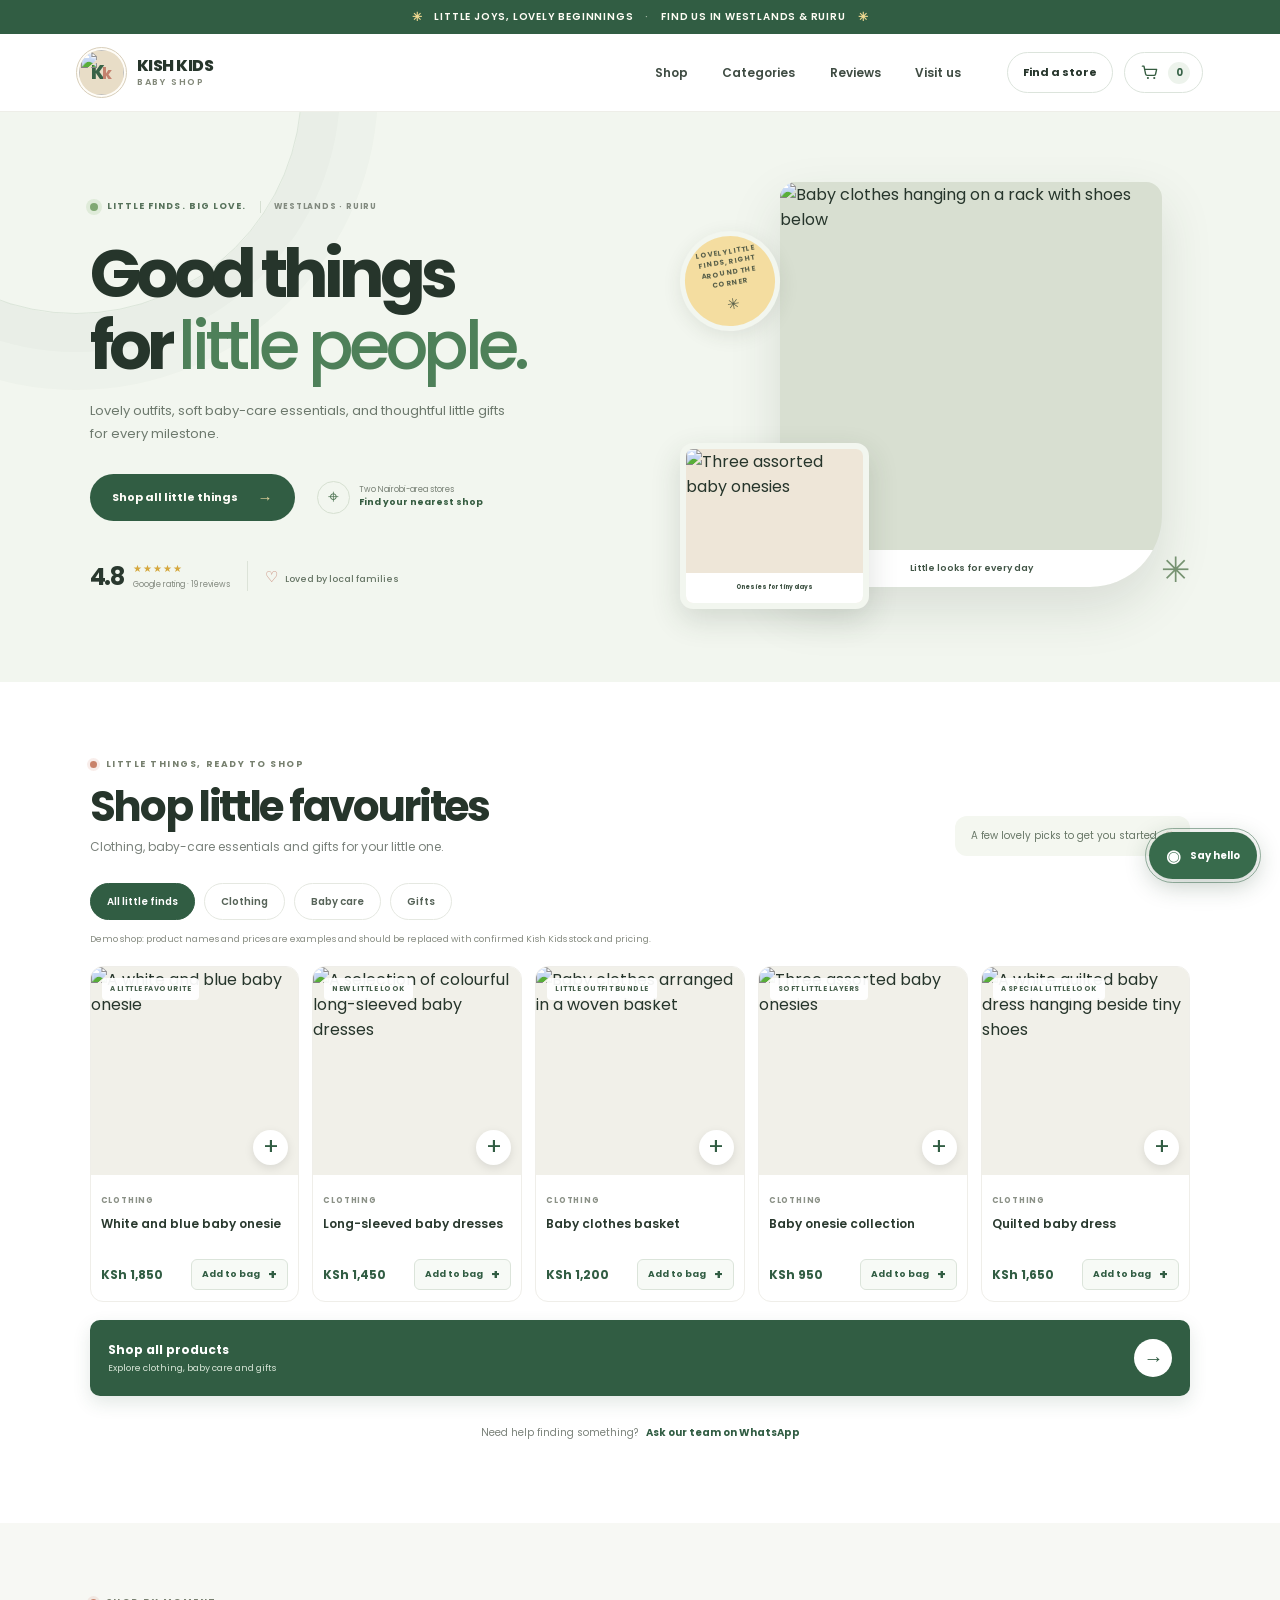
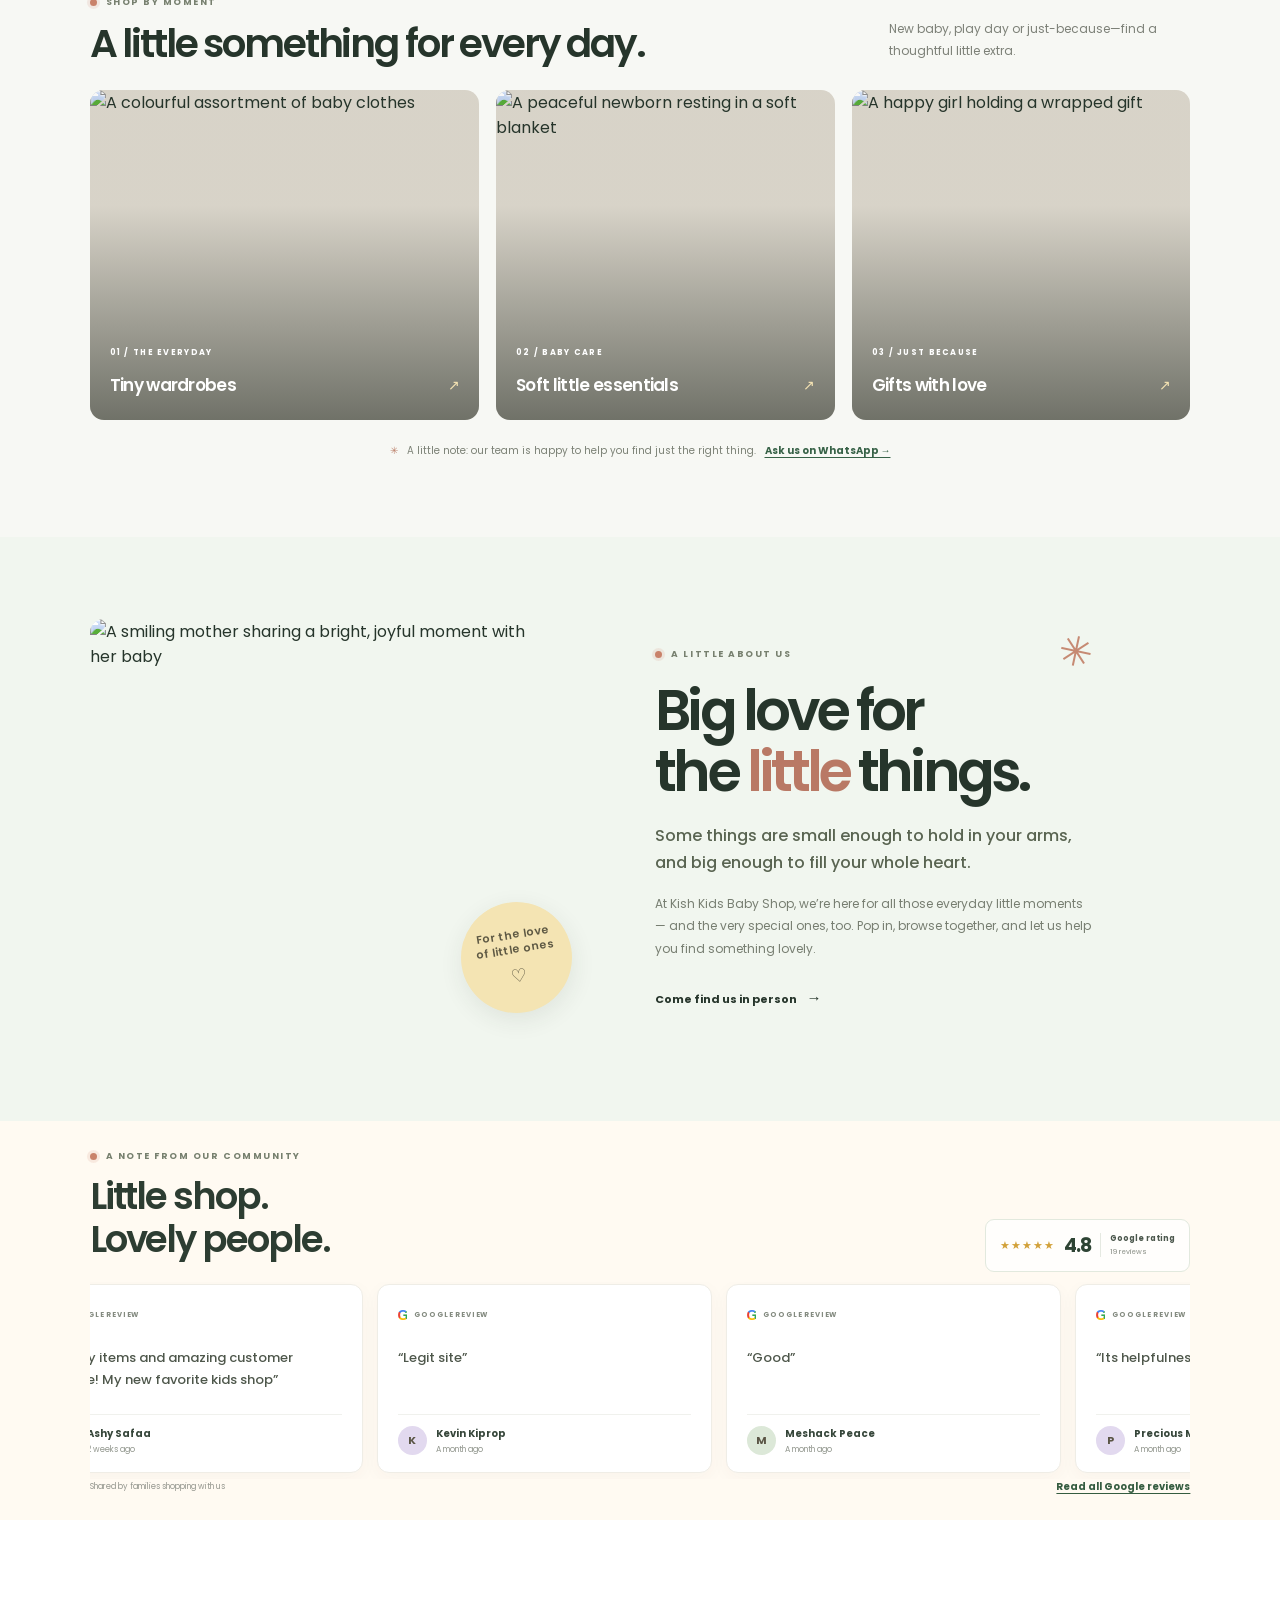
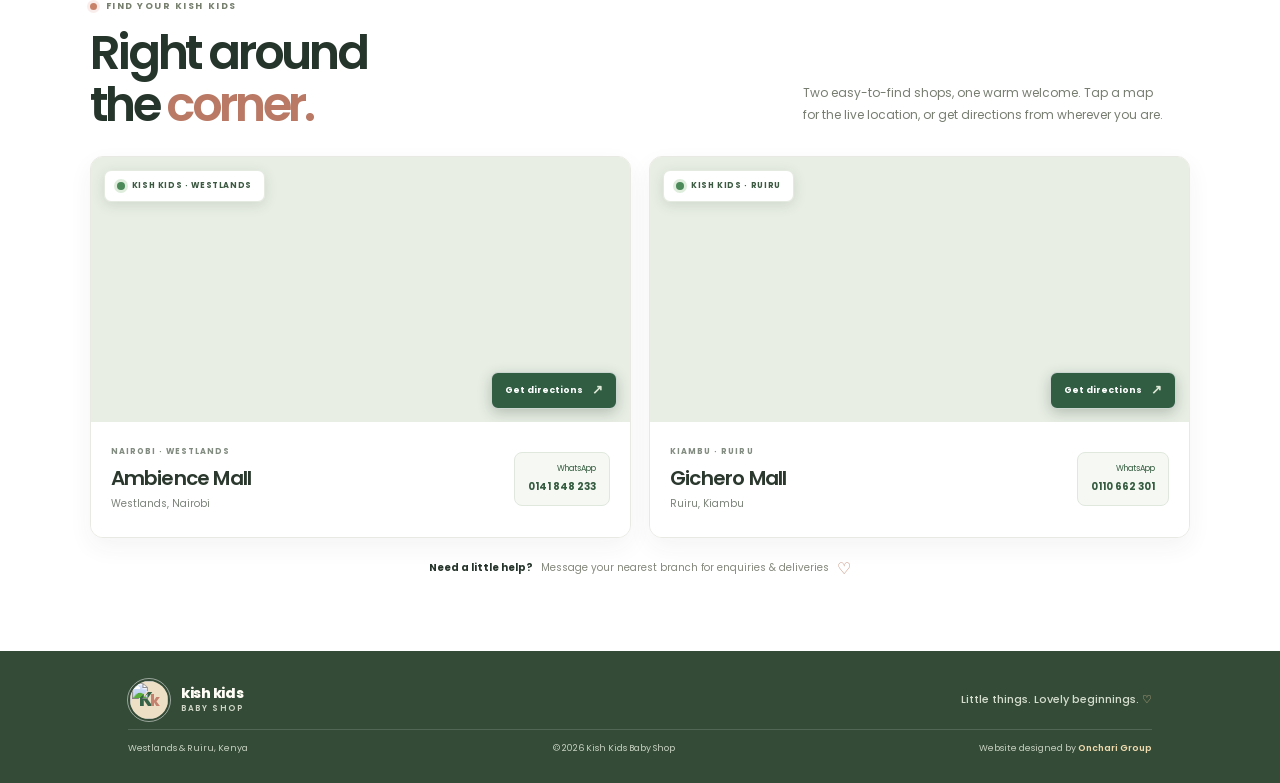
==== commit 56c86e6f: "Initial commit" ====
--- a/index.html
+++ b/index.html
@@ -24,7 +24,7 @@
           <span class="brand-monogram">K<span>k</span></span>
           <img class="brand-avatar" src="https://scontent-atl3-1.cdninstagram.com/v/t51.2885-19/451207414_1020705636319128_7297177063759882882_n.jpg?stp=dst-jpg_s150x150_tt6&_nc_cat=110&ccb=7-5&_nc_sid=f7ccc5&efg=eyJ2ZW5jb2RlX3RhZyI6InByb2ZpbGVfcGljLnd3dy40NjIuQzMifQ%3D%3D&_nc_ohc=2mn2w3G9rUUQ7kNvwHCTg9u&_nc_oc=AdoOv6VPWfr-0eoBcSRdzL187uJJYxsiajkBmaVz6HoxzHzVJhcaPL3gp0ubJ7l-JR-GrBX-C9KtMWNkGqnHW_fr&_nc_zt=24&_nc_ht=scontent-atl3-1.cdninstagram.com&_nc_ss=7b689&oh=00_AQPsXDd2TlVWV2rM6HjrM0V5AeBVhkfnJR2QkrwD7B2sXQ&oe=6AC18392" alt="" />
         </span>
-        <span class="brand-name">kish kids<span>baby shop</span></span>
+        <span class="brand-name">KISH KIDS<span>baby shop</span></span>
       </a>
 
       <button class="menu-toggle" type="button" aria-label="Open navigation" aria-expanded="false">
@@ -37,15 +37,15 @@
         <a href="#reviews">Reviews</a>
         <a href="#visit">Visit us</a>
       </nav>
-      <div class="header-actions"><a class="header-cta" href="#visit">Find a store <span aria-hidden="true">↗</span></a><button class="cart-trigger" type="button" aria-label="Open shopping bag">Bag <span class="cart-count" aria-live="polite">0</span></button></div>
+      <div class="header-actions"><a class="header-cta" href="#visit">Find a store</a><button class="cart-trigger" type="button" aria-label="Open cart"><svg class="cart-icon" viewBox="0 0 24 24" fill="none" aria-hidden="true"><path d="M3 4h2l2.1 10.1a2 2 0 0 0 2 1.6h8.6a2 2 0 0 0 1.9-1.5L21 8H6" stroke="currentColor" stroke-width="1.7" stroke-linecap="round" stroke-linejoin="round"/><circle cx="10" cy="19" r="1.35" fill="currentColor"/><circle cx="18" cy="19" r="1.35" fill="currentColor"/></svg><span class="cart-count" aria-live="polite">0</span></button></div>
     </header>
 
     <main>
-      <section class="hero" id="home">
+      <section class="hero home-hero" id="home">
         <div class="hero-copy">
           <div class="hero-kicker"><span class="hero-live-dot"></span> LITTLE FINDS. BIG LOVE. <span>WESTLANDS · RUIRU</span></div>
           <h1>Good things<br />for <span>little people.</span></h1>
-          <p class="hero-description">Outfits for everyday adventures, toys for growing imaginations, and sweet gifts for every little milestone.</p>
+          <p class="hero-description">Lovely outfits, soft baby-care essentials, and thoughtful little gifts for every milestone.</p>
           <div class="hero-actions">
             <a class="button button-dark" href="#shop">Shop all little things <span aria-hidden="true">→</span></a>
             <a class="hero-store-link" href="#visit"><span class="hero-store-icon">⌖</span><span>Two Nairobi-area stores<br /><b>Find your nearest shop</b></span></a>
@@ -57,25 +57,24 @@
           </div>
         </div>
         <div class="hero-art">
-          <div class="hero-photo-main"><img src="https://images.unsplash.com/photo-1766918780914-e19d9de76d85?auto=format&fit=crop&w=1100&q=85" alt="Baby clothes hanging on a rack with shoes below" /><span class="hero-photo-caption">Little looks for every day <b>♡</b></span></div>
-          <div class="hero-photo-small"><img src="https://images.unsplash.com/photo-1484820540004-14229fe36ca4?auto=format&fit=crop&w=500&q=80" alt="Colourful toys and playthings for children" /></div>
+          <div class="hero-photo-main"><img src="https://images.unsplash.com/photo-1766918780914-e19d9de76d85?auto=format&fit=crop&w=1100&q=85" alt="Baby clothes hanging on a rack with shoes below" /><span class="hero-photo-caption">Little looks for every day</span></div>
+          <div class="hero-photo-small"><img src="https://images.unsplash.com/photo-1569974641446-22542de88536?auto=format&fit=crop&w=500&q=80" alt="Three assorted baby onesies" /><span class="hero-small-caption">Onesies for tiny days</span></div>
           <div class="hero-roundel"><span>LOVELY LITTLE<br />FINDS, RIGHT<br />AROUND THE<br />CORNER</span><b>✳</b></div>
           <span class="hero-art-spark" aria-hidden="true">✳</span>
         </div>
       </section>
 
       <section class="shop-section section-pad" id="shop">
-        <div class="shop-heading"><div><div class="eyebrow"><span class="eyebrow-dot"></span> LITTLE THINGS, READY TO SHOP</div><h2>Shop little favourites</h2><p>Clothes, playtime and thoughtful finds for your little one.</p></div><div class="shop-heading-note">A few lovely picks to get you started <span>♡</span></div></div>
+        <div class="shop-heading"><div><div class="eyebrow"><span class="eyebrow-dot"></span> LITTLE THINGS, READY TO SHOP</div><h2>Shop little favourites</h2><p>Clothing, baby-care essentials and gifts for your little one.</p></div><div class="shop-heading-note">A few lovely picks to get you started <span>♡</span></div></div>
         <div class="category-tabs" role="group" aria-label="Filter products by category">
           <button class="category-tab is-active" type="button" data-category="all">All little finds</button>
           <button class="category-tab" type="button" data-category="clothing">Clothing</button>
-          <button class="category-tab" type="button" data-category="toys">Toys &amp; play</button>
           <button class="category-tab" type="button" data-category="care">Baby care</button>
           <button class="category-tab" type="button" data-category="gifts">Gifts</button>
         </div>
         <p class="demo-pricing-note">Demo shop: product names and prices are examples and should be replaced with confirmed Kish Kids stock and pricing.</p>
         <div class="product-grid" id="product-grid" aria-live="polite"></div>
-        <a class="see-all-products" href="shop.html"><span><b>There is more to explore</b><small>See all clothes, toys, baby care and gifts</small></span><span class="see-all-arrow" aria-hidden="true">→</span></a>
+        <a class="see-all-products" href="shop.html" aria-label="Browse all products in the Kish Kids shop"><span class="see-all-copy"><b>Shop all products</b><small>Explore clothing, baby care and gifts</small></span><span class="see-all-arrow" aria-hidden="true">→</span></a>
         <div class="shop-more"><span>Need help finding something?</span><a href="#visit">Ask our team on WhatsApp <span aria-hidden="true">↗</span></a></div>
       </section>
 
@@ -86,15 +85,15 @@
         </div>
         <div class="collection-grid">
           <a class="collection-card card-clothes" href="#shop" data-shop-category="clothing"><img src="https://images.unsplash.com/photo-1560859259-fcf2b952aed8?auto=format&fit=crop&w=900&q=82" alt="A colourful assortment of baby clothes" loading="lazy" /><span class="collection-number">01 / THE EVERYDAY</span><span class="collection-title">Tiny wardrobes <b>↗</b></span></a>
-          <a class="collection-card card-play" href="#shop" data-shop-category="toys"><img src="https://images.unsplash.com/photo-1537655780520-1e392ead81f2?auto=format&fit=crop&w=900&q=82" alt="Little hands exploring a playful activity" loading="lazy" /><span class="collection-number">02 / PLAYTIME</span><span class="collection-title">Playful little finds <b>↗</b></span></a>
-          <a class="collection-card card-gifts" href="#shop" data-shop-category="gifts"><img src="https://images.unsplash.com/photo-1513151233558-d860c5398176?auto=format&fit=crop&w=900&q=82" alt="A bright and cheerful celebration for a little one" loading="lazy" /><span class="collection-number">03 / JUST BECAUSE</span><span class="collection-title">Gifts with love <b>↗</b></span></a>
+          <a class="collection-card card-care" href="#shop" data-shop-category="care"><img src="https://images.unsplash.com/photo-1544126592-807ade215a0b?auto=format&fit=crop&w=900&q=82" alt="A peaceful newborn resting in a soft blanket" loading="lazy" /><span class="collection-number">02 / BABY CARE</span><span class="collection-title">Soft little essentials <b>↗</b></span></a>
+          <a class="collection-card card-gifts" href="#shop" data-shop-category="gifts"><img src="https://images.unsplash.com/photo-1612383811132-3896831e71c0?auto=format&fit=crop&w=900&q=85" alt="A happy girl holding a wrapped gift" loading="lazy" /><span class="collection-number">03 / JUST BECAUSE</span><span class="collection-title">Gifts with love <b>↗</b></span></a>
         </div>
         <div class="collection-footnote"><span>✳</span> A little note: our team is happy to help you find just the right thing. <a href="#visit">Ask us on WhatsApp →</a></div>
       </section>
 
       <section class="story section-pad" id="about">
         <div class="story-photo">
-          <img src="https://images.unsplash.com/photo-1544126592-807ade215a0b?auto=format&fit=crop&w=1100&q=85" alt="A peaceful newborn resting in a soft blanket" loading="lazy" />
+          <img src="https://images.unsplash.com/photo-1560707854-fb9a10eeaace?auto=format&fit=crop&w=1100&q=85" alt="A smiling mother sharing a bright, joyful moment with her baby" loading="lazy" />
           <div class="story-photo-tag"><span>For the love<br />of little ones</span><b>♡</b></div>
         </div>
         <div class="story-copy">
@@ -133,39 +132,50 @@
         <div class="visit-note"><span>Need a little help?</span> Message your nearest branch for enquiries &amp; deliveries <span class="visit-heart">♡</span></div>
       </section>
 
-      <section class="instagram-strip">
-        <div class="insta-icon" aria-hidden="true">◎</div><div><span>Little moments, lately</span><strong>Follow along <b>@kishkidsbabyshop</b></strong></div><a href="https://www.instagram.com/kishkidsbabyshop/?hl=en" target="_blank" rel="noreferrer" aria-label="Visit Kish Kids on Instagram">↗</a>
-        <div class="insta-hearts" aria-hidden="true">♡ &nbsp; ✿ &nbsp; ♡</div>
-      </section>
     </main>
 
     <div class="cart-overlay" hidden></div>
     <aside class="cart-drawer" role="dialog" aria-modal="true" aria-labelledby="cart-title" aria-hidden="true">
-      <div class="cart-header"><div><span class="eyebrow">YOUR LITTLE FINDS</span><h2 id="cart-title">Shopping bag <span class="cart-count">0</span></h2></div><button class="cart-close" type="button" aria-label="Close shopping bag">×</button></div>
+      <div class="cart-header"><div><span class="eyebrow">YOUR LITTLE FINDS</span><h2 id="cart-title">Your cart <span class="cart-count">0</span></h2></div><button class="cart-close" type="button" aria-label="Close cart">×</button></div>
       <div class="cart-items"></div>
-      <div class="cart-empty"><span aria-hidden="true">♡</span><h3>Your bag is waiting</h3><p>Find something lovely for your little one.</p><button class="button button-dark continue-shopping" type="button">Explore the shop</button></div>
+      <div class="cart-empty"><span aria-hidden="true">♡</span><h3>Your cart is waiting</h3><p>Find something lovely for your little one.</p><button class="button button-dark continue-shopping" type="button">Explore the shop</button></div>
       <div class="cart-footer" hidden><div class="cart-subtotal"><span>Subtotal</span><strong></strong></div><p>Delivery and final availability confirmed on WhatsApp.</p><label for="checkout-store">Choose a store</label><select id="checkout-store"><option value="westlands">Westlands · Ambience Mall</option><option value="ruiru">Ruiru · Gichero Mall</option></select><button class="button button-dark checkout-button" type="button">Continue on WhatsApp <span>↗</span></button></div>
     </aside>
 
     <footer class="site-footer">
       <a class="brand footer-brand" href="#home"><span class="brand-mark" aria-hidden="true"><span class="brand-monogram">K<span>k</span></span><img class="brand-avatar" src="https://scontent-atl3-1.cdninstagram.com/v/t51.2885-19/451207414_1020705636319128_7297177063759882882_n.jpg?stp=dst-jpg_s150x150_tt6&_nc_cat=110&ccb=7-5&_nc_sid=f7ccc5&efg=eyJ2ZW5jb2RlX3RhZyI6InByb2ZpbGVfcGljLnd3dy40NjIuQzMifQ%3D%3D&_nc_ohc=2mn2w3G9rUUQ7kNvwHCTg9u&_nc_oc=AdoOv6VPWfr-0eoBcSRdzL187uJJYxsiajkBmaVz6HoxzHzVJhcaPL3gp0ubJ7l-JR-GrBX-C9KtMWNkGqnHW_fr&_nc_zt=24&_nc_ht=scontent-atl3-1.cdninstagram.com&_nc_ss=7b689&oh=00_AQPsXDd2TlVWV2rM6HjrM0V5AeBVhkfnJR2QkrwD7B2sXQ&oe=6AC18392" alt="" /></span><span class="brand-name">kish kids<span>baby shop</span></span></a>
-      <p>Little things. Lovely beginnings. <span>♡</span></p><div class="footer-meta"><span>Westlands &amp; Ruiru, Kenya</span><a href="https://www.instagram.com/kishkidsbabyshop/?hl=en" target="_blank" rel="noreferrer">Instagram ↗</a><span>© <span id="year"></span> Kish Kids Baby Shop</span></div>
+      <p>Little things. Lovely beginnings. <span>♡</span></p><div class="footer-meta"><span>Westlands &amp; Ruiru, Kenya</span><span>© <span id="year"></span> Kish Kids Baby Shop</span><span class="designer-credit">Website designed by <strong>Onchari Group</strong></span></div>
     </footer>
     <button class="floating-whatsapp" type="button" aria-label="Open the Kish Kids chat assistant"><span class="whatsapp-symbol" aria-hidden="true">◉</span><span>Say hello</span></button>
     <div class="chat-backdrop" hidden></div>
     <section class="chat-modal" role="dialog" aria-modal="true" aria-labelledby="chat-title" aria-hidden="true" hidden>
-      <div class="phone-frame">
+      <div class="phone-frame" tabindex="-1">
         <div class="phone-speaker"><span></span></div>
         <div class="phone-screen">
-          <header class="chat-topbar"><button class="chat-back" type="button" aria-label="Back">‹</button><span class="chat-brand-avatar">K</span><span class="chat-brand-details"><strong id="chat-title">Kish Kids</strong><small><i></i> Here to help</small></span><button class="chat-close" type="button" aria-label="Close chat">×</button></header>
-          <div class="chat-content">
+          <div class="phone-status-bar" aria-label="Simulated phone status: connected, battery full">
+            <time class="phone-status-time" id="phone-time">9:41</time>
+            <span class="phone-status-icons" aria-hidden="true"><span class="phone-network-bars"><i></i><i></i><i></i><i></i></span><svg class="phone-wifi-icon" viewBox="0 0 16 12" fill="none"><path d="M1 4.2a10.5 10.5 0 0 1 14 0M3.7 7a6.4 6.4 0 0 1 8.6 0M6.4 9.5a2.5 2.5 0 0 1 3.2 0" stroke="currentColor" stroke-width="1.4" stroke-linecap="round"/><circle cx="8" cy="11" r=".8" fill="currentColor"/></svg><span class="phone-battery"><svg viewBox="0 0 24 13" fill="none"><rect x="1" y="1" width="19" height="11" rx="2" stroke="currentColor" stroke-width="1.4"/><path d="M22 4v5" stroke="currentColor" stroke-width="2" stroke-linecap="round"/><rect x="3" y="3" width="15" height="7" rx="1" fill="currentColor"/></svg><span>100%</span></span></span>
+          </div>
+          <div class="phone-boot" aria-hidden="true">
+            <span class="phone-boot-logo"><span>K<span>k</span></span><img class="brand-avatar" src="https://scontent-atl3-1.cdninstagram.com/v/t51.2885-19/451207414_1020705636319128_7297177063759882882_n.jpg?stp=dst-jpg_s150x150_tt6&_nc_cat=110&ccb=7-5&_nc_sid=f7ccc5&efg=eyJ2ZW5jb2RlX3RhZyI6InByb2ZpbGVfcGljLnd3dy40NjIuQzMifQ%3D%3D&_nc_ohc=2mn2w3G9rUUQ7kNvwHCTg9u&_nc_oc=AdoOv6VPWfr-0eoBcSRdzL187uJJYxsiajkBmaVz6HoxzHzVJhcaPL3gp0ubJ7l-JR-GrBX-C9KtMWNkGqnHW_fr&_nc_zt=24&_nc_ht=scontent-atl3-1.cdninstagram.com&_nc_ss=7b689&oh=00_AQPsXDd2TlVWV2rM6HjrM0V5AeBVhkfnJR2QkrwD7B2sXQ&oe=6AC18392" alt="" /></span>
+            <span class="phone-boot-name">KISH KIDS<small>BABY SHOP</small></span>
+            <span class="phone-boot-loading"><i></i><i></i><i></i></span>
+          </div>
+          <div class="chat-app" hidden>
+          <header class="chat-topbar"><button class="chat-back" type="button" aria-label="Back">‹</button><span class="chat-brand-avatar"><span>K</span><img class="chat-brand-logo" src="https://scontent-atl3-1.cdninstagram.com/v/t51.2885-19/451207414_1020705636319128_7297177063759882882_n.jpg?stp=dst-jpg_s150x150_tt6&_nc_cat=110&ccb=7-5&_nc_sid=f7ccc5&efg=eyJ2ZW5jb2RlX3RhZyI6InByb2ZpbGVfcGljLnd3dy40NjIuQzMifQ%3D%3D&_nc_ohc=2mn2w3G9rUUQ7kNvwHCTg9u&_nc_oc=AdoOv6VPWfr-0eoBcSRdzL187uJJYxsiajkBmaVz6HoxzHzVJhcaPL3gp0ubJ7l-JR-GrBX-C9KtMWNkGqnHW_fr&_nc_zt=24&_nc_ht=scontent-atl3-1.cdninstagram.com&_nc_ss=7b689&oh=00_AQPsXDd2TlVWV2rM6HjrM0V5AeBVhkfnJR2QkrwD7B2sXQ&oe=6AC18392" alt="" /></span><span class="chat-brand-details"><strong id="chat-title">KISH KIDS</strong><small><i></i> Here to help</small></span><button class="chat-close" type="button" aria-label="Close chat">×</button></header>
+          <div class="chat-content" aria-live="polite">
             <div class="chat-date">TODAY</div>
             <div class="chat-message bot-message"><strong>Hi there! 👋</strong><br />Welcome to Kish Kids. Looking for something special for your little one? I can help you find products, choose a store, or ask about delivery.</div>
+            <div class="chat-step-guide"><strong>HOW TO GET HELP</strong><div><span>1</span><p>Choose a topic below.</p></div><div><span>2</span><p>Continue with us here, or prepare a WhatsApp message to send.</p></div></div>
             <div class="chat-message bot-message chat-followup" hidden></div>
             <div class="chat-options-label">WHAT CAN WE HELP WITH?</div>
             <div class="chat-options"><button type="button" data-chat-topic="products">🧸 &nbsp; Find a product</button><button type="button" data-chat-topic="stores">📍 &nbsp; Store locations</button><button type="button" data-chat-topic="delivery">🚚 &nbsp; Delivery enquiry</button></div>
           </div>
-          <div class="chat-modal-actions"><button class="chat-assistant-button" type="button">Continue with the assistant</button><label class="chat-store-label" for="chat-store">Choose your nearest store for WhatsApp</label><select id="chat-store"><option value="westlands">Westlands · Ambience Mall</option><option value="ruiru">Ruiru · Gichero Mall</option></select><button class="chat-whatsapp-button" type="button"><span>◉</span> Continue on WhatsApp</button><small>Choose how you would like to chat</small></div>
+          <form class="chat-composer"><label class="visually-hidden" for="chat-reply">Type a message to Kish Kids</label><input id="chat-reply" name="message" type="text" placeholder="Type a message…" autocomplete="off" maxlength="400" /><button type="submit" aria-label="Send message" disabled><svg viewBox="0 0 24 24" aria-hidden="true"><path d="M4 12 20 4l-5 16-3-7-8-1Zm8 1 8-9" fill="none" stroke="currentColor" stroke-width="1.7" stroke-linecap="round" stroke-linejoin="round"/></svg></button></form>
+          <div class="chat-assistant-note">Demo assistant · For live help, continue on WhatsApp</div>
+          <div class="chat-modal-actions"><label class="chat-store-label" for="chat-store">Choose your nearest store for WhatsApp</label><select id="chat-store"><option value="westlands">Westlands · Ambience Mall</option><option value="ruiru">Ruiru · Gichero Mall</option></select><div class="chat-action-row"><button class="chat-assistant-button" type="button">Continue with the assistant</button><button class="chat-whatsapp-button" type="button"><span>◉</span> Continue on WhatsApp</button></div><small>Pick either option to continue</small></div>
+          <section class="whatsapp-handoff" aria-live="polite" hidden><div class="handoff-icon" aria-hidden="true">◉</div><h3>Your message is ready</h3><p class="handoff-store-copy">We’ll open a new tab for <strong class="handoff-store-name">Westlands</strong>.</p><div class="handoff-message"></div><a class="handoff-open-link" href="#" target="_blank" rel="noopener noreferrer">Open WhatsApp conversation <span aria-hidden="true">↗</span></a><button class="handoff-back" type="button">Back to the assistant</button><small>Tap the green link to open WhatsApp and send your message to Kish Kids.</small></section>
+          </div>
         </div>
       </div>
     </section>
--- a/styles.css
+++ b/styles.css
@@ -171,6 +171,7 @@
 .site-footer > p span { color: #e9c89b; }
 .footer-meta { grid-column: 1 / -1; padding-top: 12px; border-top: 1px solid rgba(255,255,255,.15); display: flex; align-items: center; justify-content: space-between; color: #c6d0c1; font-size: 9px; }
 .footer-meta a { color: #f0dbaf; }
+.designer-credit strong { color: #f0dbaf; font-weight: 600; }
 .floating-whatsapp { position: fixed; z-index: 9; right: 23px; bottom: 21px; min-height: 47px; display: flex; align-items: center; gap: 9px; padding: 0 17px; border: 1px solid rgba(255,255,255,.5); border-radius: 50px; background: #386b4c; color: white; box-shadow: 0 6px 24px rgba(34,62,42,.27); font-size: 10px; font-weight: 700; transition: transform .2s; }
 .floating-whatsapp:hover { transform: translateY(-3px); }
 .whatsapp-symbol { font-size: 17px; }
@@ -440,6 +441,111 @@
   .review-score { gap: 5px; }
   .review-score > span:last-child { font-size: 7px; }
 }
+
+/* Shared shop-page hero and clear labels over both hero photos */
+.hero-small-caption { position: absolute; right: 7px; bottom: 7px; left: 7px; z-index: 1; padding: 7px 8px; border: 1px solid rgba(255,255,255,.75); border-radius: 6px; background: rgba(255,255,255,.96); color: #3d5142; text-align: center; font-size: 7px; font-weight: 700; line-height: 1.3; }
+.hero-photo-main > img { height: calc(100% - 37px); }
+.hero-photo-caption { right: 0; bottom: 0; left: 0; min-height: 37px; justify-content: center; padding: 7px 10px; border: 0; border-radius: 0; background: #fff; text-align: center; backdrop-filter: none; }
+.hero-photo-small > img { height: calc(100% - 30px); }
+.hero-small-caption { right: 0; bottom: 0; left: 0; min-height: 30px; display: grid; place-items: center; padding: 5px 4px; border: 0; border-radius: 0; background: #fff; font-size: 6px; }
+
+/* Phone power-on sequence before the assistant chat appears */
+.phone-screen { position: relative; background: #111812; transition: background .45s ease; }
+.chat-modal.is-powering-on .phone-screen { background: #050505; }
+.phone-frame:focus { outline: none; }
+.phone-boot { position: absolute; z-index: 3; inset: 0; display: flex; flex-direction: column; align-items: center; justify-content: center; gap: 15px; overflow: hidden; border-radius: inherit; background: radial-gradient(ellipse at 50% 43%, #47664a 0, #304b36 42%, #233729 100%); color: white; opacity: 0; transform: scale(.985); transition: opacity .5s ease, transform .65s cubic-bezier(.2,.75,.2,1), background .55s ease; pointer-events: none; }
+.phone-boot::before, .phone-boot::after { position: absolute; width: 210px; height: 210px; border: 1px solid rgba(238,244,226,.12); border-radius: 50%; content: ''; }
+.phone-boot::before { transform: scale(1.35); }
+.phone-boot::after { transform: scale(1.75); }
+.phone-boot-logo { position: relative; z-index: 1; width: 74px; height: 74px; display: grid; place-items: center; overflow: hidden; border: 3px solid rgba(255,255,255,.92); border-radius: 50%; background: #e8ddc7; box-shadow: 0 8px 28px rgba(0,0,0,.22); color: #344b37; font-family: var(--display); font-size: 26px; font-weight: 800; letter-spacing: -4px; }
+.phone-boot-logo > span > span { color: #c3816e; font-size: 21px; }
+.phone-boot-logo .brand-avatar { z-index: 1; }
+.phone-boot-name { position: relative; z-index: 1; display: grid; gap: 4px; color: #fffdf5; font-family: var(--display); font-size: 15px; font-weight: 700; letter-spacing: .12em; text-align: center; }
+.phone-boot-name small { color: #d4dfd0; font-family: var(--sans); font-size: 8px; font-weight: 600; letter-spacing: .26em; }
+.phone-boot-loading { position: relative; z-index: 1; display: flex; gap: 5px; margin-top: 7px; }
+.phone-boot-loading i { width: 5px; height: 5px; border-radius: 50%; background: #dce9cc; animation: phone-boot-pulse .9s ease-in-out infinite alternate; }
+.phone-boot-loading i:nth-child(2) { animation-delay: .18s; }
+.phone-boot-loading i:nth-child(3) { animation-delay: .36s; }
+.chat-modal.is-screen-on .phone-screen { background: #304b36; }
+.chat-modal.is-screen-on .phone-boot { opacity: 1; transform: scale(1); }
+.chat-modal.is-chat-ready .phone-screen { background: #f5f7f1; }
+.chat-app { height: 100%; min-height: 0; display: flex; flex-direction: column; opacity: 0; transform: translateY(7px); transition: opacity .4s ease, transform .45s cubic-bezier(.2,.75,.2,1); }
+.chat-app[hidden] { display: none; }
+.chat-content[hidden], .chat-modal-actions[hidden], .whatsapp-handoff[hidden] { display: none !important; }
+.chat-modal.is-chat-ready .phone-boot { opacity: 0; transform: scale(1.035); }
+.chat-modal.is-chat-ready .chat-app { opacity: 1; transform: translateY(0); }
+.chat-brand-avatar { position: relative; overflow: hidden; flex: 0 0 auto; }
+.chat-brand-avatar > span { position: relative; z-index: 0; }
+.chat-brand-avatar .chat-brand-logo { position: absolute; z-index: 1; inset: 0; width: 100%; height: 100%; border-radius: 50%; object-fit: cover; }
+.chat-step-guide { display: grid; gap: 7px; margin: 13px 0 4px; padding: 11px 12px; border: 1px solid #e3e9df; border-radius: 9px; background: #fff; }
+.chat-step-guide > strong { margin-bottom: 1px; color: #667365; font-size: 7px; letter-spacing: .1em; }
+.chat-step-guide > div { display: grid; grid-template-columns: 17px 1fr; align-items: start; gap: 7px; }
+.chat-step-guide > div > span { width: 16px; height: 16px; display: grid; place-items: center; border-radius: 50%; background: #e7eee2; color: #385b3d; font-size: 8px; font-weight: 700; }
+.chat-step-guide p { margin: 1px 0 0; color: #606c60; font-size: 8px; line-height: 1.45; }
+.chat-action-row { display: grid; grid-template-columns: minmax(0, 1fr) minmax(0, 1fr); gap: 8px; }
+.chat-action-row .chat-assistant-button, .chat-action-row .chat-whatsapp-button { min-width: 0; min-height: 45px; padding: 6px 8px; font-size: 8px; line-height: 1.35; }
+.chat-action-row .chat-whatsapp-button span { padding-right: 3px; font-size: 12px; }
+.whatsapp-handoff { flex: 1; min-height: 0; display: flex; flex-direction: column; align-items: center; justify-content: center; gap: 11px; overflow-y: auto; padding: 22px 18px; text-align: center; }
+.handoff-icon { width: 48px; height: 48px; display: grid; place-items: center; border-radius: 50%; background: #e0f1e5; color: #247445; font-size: 24px; }
+.whatsapp-handoff h3 { margin: 0; color: #2d4032; font-size: 16px; }
+.handoff-store-copy { margin: 0; color: #778177; font-size: 9px; }
+.handoff-store-copy strong { color: #405d45; }
+.handoff-message { width: 100%; padding: 12px; border: 1px solid #e3e9df; border-radius: 9px; background: white; color: #5d695e; text-align: left; font-size: 9px; line-height: 1.55; }
+.handoff-open-link { width: 100%; min-height: 44px; display: flex; align-items: center; justify-content: center; gap: 7px; border-radius: 8px; background: #287347; color: #fff; font-size: 9px; font-weight: 700; }
+.handoff-open-link:hover { background: #205c39; }
+.handoff-back { border: 0; border-bottom: 1px solid #9cae9a; background: transparent; color: #4b674e; cursor: pointer; font: inherit; font-size: 9px; font-weight: 600; }
+.whatsapp-handoff > small { max-width: 230px; color: #929a91; font-size: 8px; line-height: 1.5; }
+@keyframes phone-boot-pulse { from { opacity: .28; transform: scale(.78); } to { opacity: 1; transform: scale(1); } }
+@media (prefers-reduced-motion: reduce) { .phone-boot, .phone-screen, .chat-app { transition-duration: .01ms; } .phone-boot-loading i { animation: none; } }
+.phone-status-bar { position: absolute; z-index: 5; top: 6px; right: 15px; left: 15px; height: 15px; display: flex; align-items: center; justify-content: space-between; color: #fbfff9; opacity: 0; font-family: Arial, sans-serif; font-size: 8px; font-weight: 700; line-height: 1; transition: color .3s ease, opacity .25s ease; pointer-events: none; }
+.chat-modal.is-screen-on .phone-status-bar { opacity: 1; }
+.chat-modal.is-chat-ready .phone-status-bar { color: #344139; }
+.phone-status-time { font-size: 9px; font-variant-numeric: tabular-nums; }
+.phone-status-icons { display: flex; align-items: center; gap: 5px; height: 12px; }
+.phone-network-bars { height: 10px; display: flex; align-items: end; gap: 1px; }
+.phone-network-bars i { width: 2px; border-radius: 1px 1px 0 0; background: currentColor; }
+.phone-network-bars i:nth-child(1) { height: 3px; }.phone-network-bars i:nth-child(2) { height: 5px; }.phone-network-bars i:nth-child(3) { height: 7px; }.phone-network-bars i:nth-child(4) { height: 9px; }
+.phone-wifi-icon { width: 13px; height: 11px; display: block; }
+.phone-battery { display: inline-flex; align-items: center; gap: 2px; font-size: 7px; }
+.phone-battery svg { width: 17px; height: 10px; display: block; }
+.visually-hidden { position: absolute; width: 1px; height: 1px; overflow: hidden; clip: rect(0, 0, 0, 0); white-space: nowrap; clip-path: inset(50%); }
+.chat-composer { min-height: 51px; display: flex; align-items: center; gap: 8px; padding: 7px 14px 5px; border-top: 1px solid #e9ede6; background: #fff; }
+.chat-composer[hidden], .chat-assistant-note[hidden] { display: none !important; }
+.chat-composer input { width: 100%; min-width: 0; height: 36px; padding: 0 13px; border: 1px solid #dfe6dc; border-radius: 20px; outline: 0; background: #fbfcf9; color: #39483b; font: inherit; font-size: 9px; }
+.chat-composer input::placeholder { color: #9aa298; }
+.chat-composer input:focus { border-color: #9db49a; box-shadow: 0 0 0 2px rgba(117,156,113,.11); }
+.chat-composer > button { width: 35px; height: 35px; flex: 0 0 auto; display: grid; place-items: center; border: 0; border-radius: 50%; background: #34734c; color: #fff; cursor: pointer; transition: background .2s, transform .2s, opacity .2s; }
+.chat-composer > button:hover:not(:disabled) { transform: translateY(-1px); background: #285d3b; }
+.chat-composer > button:disabled { background: #dce6d9; color: #819080; cursor: default; }
+.chat-composer > button svg { width: 17px; height: 17px; }
+.chat-assistant-note { min-height: 18px; padding: 0 15px 5px; background: #fff; color: #9a9f96; text-align: center; font-size: 7px; }
+.user-chat-message { align-self: flex-end; border-radius: 13px 4px 13px 13px; background: #e5efe0; color: #354c38; }
+.whatsapp-confirmation { width: fit-content; max-width: 94%; align-self: flex-start; margin: 8px 0 2px; padding: 9px 11px; border: 1px solid #b8d2b8; border-radius: 8px; background: #edf6e9; color: #315d43; cursor: pointer; font: inherit; font-size: 8px; font-weight: 700; line-height: 1.4; text-align: left; transition: background .2s, border-color .2s; }
+.whatsapp-confirmation:hover { border-color: #86ae86; background: #e2f0dd; }
+.assistant-typing { width: max-content; display: flex; gap: 4px; margin-top: 8px; padding: 10px 12px; border-radius: 4px 12px 12px; background: white; }
+.assistant-typing i { width: 5px; height: 5px; border-radius: 50%; background: #8a9a87; animation: assistant-typing 0.55s ease-in-out infinite alternate; }
+.assistant-typing i:nth-child(2) { animation-delay: .14s; }.assistant-typing i:nth-child(3) { animation-delay: .28s; }
+@keyframes assistant-typing { from { opacity: .35; transform: translateY(1px); } to { opacity: 1; transform: translateY(-2px); } }
+@media (prefers-reduced-motion: reduce) { .assistant-typing i { animation: none; } }
+
+/* Make full-shop navigation and the full-catalog CTA unmistakable */
+.shop-home-button { min-height: 43px; display: inline-flex; align-items: center; justify-content: center; gap: 8px; padding: 0 15px; border: 1px solid #d6e0d1; border-radius: 99px; background: rgba(255,255,255,.76); color: #355c40; font-size: 10px; font-weight: 700; transition: background .2s, border-color .2s, transform .2s; }
+.shop-home-button:hover { transform: translateY(-2px); border-color: #a8bea5; background: #fff; }
+.shop-home-button > span { font-size: 16px; line-height: 1; }
+.see-all-products { min-height: 76px; margin-top: 18px; padding: 14px 18px; border: 0; border-radius: 10px; background: #315d43; box-shadow: 0 7px 18px rgba(38,75,52,.13); transition: background .2s, transform .2s, box-shadow .2s; }
+.see-all-products:hover { transform: translateY(-2px); border: 0; background: #274e37; box-shadow: 0 10px 22px rgba(38,75,52,.2); }
+.see-all-products .see-all-copy { display: grid; gap: 4px; }
+.see-all-products b { color: #fff; font-size: 12px; }
+.see-all-products small { color: #d7e5d7; font-size: 9px; }
+.see-all-arrow { width: 38px; height: 38px; background: #fff; color: #315d43; font-size: 20px; transition: transform .2s; }
+.see-all-products:hover .see-all-arrow { transform: translateX(3px); }
+@media (max-width: 760px) {
+  .shop-home-button { min-height: 39px; }
+  .see-all-products { min-height: 68px; padding: 12px 14px; }
+}
+.full-shop-page .hero { margin: 0; }
+.full-shop-page .hero-store-link:hover b { text-decoration: underline; text-underline-offset: 3px; }
+@media (max-width: 760px) { .hero-small-caption { right: 5px; bottom: 5px; left: 5px; padding: 6px 4px; font-size: 6px; } }
 @media (prefers-reduced-motion: reduce) { *, *::before, *::after { scroll-behavior: auto !important; transition-duration: .01ms !important; animation-duration: .01ms !important; } }
 
 /* Clear, welcoming storefront styling */
@@ -453,6 +559,7 @@
 .header-actions { display: flex; align-items: center; gap: 11px; margin-left: 14px; }
 .header-cta { padding: 11px 15px; border-color: #dce4dc; }
 .cart-trigger { min-height: 41px; display: inline-flex; align-items: center; gap: 9px; padding: 0 12px 0 15px; border: 1px solid #dce4dc; border-radius: 99px; background: white; color: var(--ink); cursor: pointer; font-size: 11px; font-weight: 700; }
+.cart-icon { width: 19px; height: 19px; display: block; flex: 0 0 auto; color: #355c40; }
 .cart-count { min-width: 22px; height: 22px; display: inline-grid; place-items: center; padding: 0 5px; border-radius: 99px; background: #edf3ec; color: var(--green); font-size: 10px; font-weight: 700; }
 .menu-toggle { border-color: #dce4dc; }
 .hero { min-height: 540px; padding-top: 55px; padding-bottom: 55px; background: #f1f6ef; }
@@ -661,9 +768,9 @@
 .chat-backdrop.is-visible { opacity: 1; }
 .chat-modal { position: fixed; z-index: 51; inset: 0; display: grid; place-items: center; padding: 20px; opacity: 0; transition: opacity .24s ease; }
 .chat-modal.is-visible { opacity: 1; }
-.phone-frame { position: relative; width: min(380px, calc(100vw - 30px)); height: min(740px, calc(100dvh - 32px)); min-height: 560px; padding: 10px; border: 1px solid #c6cbc3; border-radius: 40px; background: #1e2922; box-shadow: 0 30px 100px rgba(0,0,0,.34); transform: translateY(12px) scale(.98); transition: transform .24s ease; }
+.phone-frame { position: relative; width: min(380px, calc(100vw - 30px)); height: min(740px, calc(100dvh - 32px)); min-height: 560px; padding: 10px; border: 1px solid #050505; border-radius: 40px; background: #050505; box-shadow: 0 30px 100px rgba(0,0,0,.34); transform: translateY(12px) scale(.98); transition: transform .24s ease; }
 .chat-modal.is-visible .phone-frame { transform: translateY(0) scale(1); }
-.phone-speaker { position: absolute; z-index: 2; top: 15px; left: 50%; width: 77px; height: 16px; transform: translateX(-50%); display: grid; place-items: center; border-radius: 20px; background: #1e2922; }
+.phone-speaker { position: absolute; z-index: 2; top: 15px; left: 50%; width: 77px; height: 16px; transform: translateX(-50%); display: grid; place-items: center; border-radius: 20px; background: #050505; }
 .phone-speaker span { width: 30px; height: 3px; border-radius: 5px; background: #48554b; }
 .phone-screen { height: 100%; display: flex; flex-direction: column; overflow: hidden; border-radius: 31px; background: #f5f7f1; }
 .chat-topbar { min-height: 76px; display: flex; align-items: center; gap: 10px; padding: 22px 17px 9px; background: white; border-bottom: 1px solid #edf0e9; }
@@ -675,6 +782,7 @@
 .chat-brand-details small i { width: 6px; height: 6px; display: inline-block; margin-right: 4px; border-radius: 50%; background: #6bab70; }
 .chat-close { margin-left: auto; font-size: 23px; }
 .chat-content { flex: 1; overflow-y: auto; padding: 16px 15px 12px; }
+.chat-content { display: flex; flex-direction: column; }
 .chat-date { width: max-content; margin: 0 auto 15px; padding: 5px 9px; border-radius: 20px; background: #e8ede5; color: #7b8679; font-size: 7px; font-weight: 700; letter-spacing: .08em; }
 .chat-message { max-width: 92%; padding: 13px 14px; border-radius: 4px 14px 14px 14px; background: white; color: #536055; font-size: 10px; line-height: 1.7; box-shadow: 0 2px 7px rgba(40,54,41,.05); }
 .chat-message strong { color: #2e4935; font-size: 11px; }
@@ -736,3 +844,20 @@
   .phone-frame { min-height: 0; }
   .chat-content { padding-right: 12px; padding-left: 12px; }
 }
+
+/* Keep hero captions below each photo, never on top of the garments. */
+.hero-photo-main > img { height: calc(100% - 37px); }
+.hero-photo-caption { right: 0; bottom: 0; left: 0; min-height: 37px; display: flex; justify-content: center; padding: 7px 10px; border: 0; border-radius: 0; background: #fff; text-align: center; backdrop-filter: none; }
+.hero-photo-small > img { height: calc(100% - 30px); }
+.hero-small-caption { right: 0; bottom: 0; left: 0; min-height: 30px; display: grid; place-items: center; padding: 5px 4px; border: 0; border-radius: 0; background: #fff; font-size: 6px; }
+
+/* Gentle attention motion on the floating chat button */
+.floating-whatsapp { isolation: isolate; animation: say-hello-float 3.8s ease-in-out infinite; }
+.floating-whatsapp::before { position: absolute; z-index: 0; inset: -4px; border: 1px solid rgba(56,107,76,.5); border-radius: inherit; content: ''; pointer-events: none; animation: say-hello-ring 2.8s ease-out infinite; }
+.floating-whatsapp > * { position: relative; z-index: 1; }
+.floating-whatsapp:hover, .floating-whatsapp:focus-visible { animation-play-state: paused; transform: translateY(-3px); }
+.floating-whatsapp:hover::before, .floating-whatsapp:focus-visible::before { animation-play-state: paused; opacity: .35; transform: scale(.98); }
+.floating-whatsapp:active { transform: scale(.97); }
+@keyframes say-hello-float { 0%, 100% { transform: translateY(0); } 50% { transform: translateY(-4px); } }
+@keyframes say-hello-ring { 0% { opacity: .55; transform: scale(.88); } 75%, 100% { opacity: 0; transform: scale(1.22); } }
+@media (prefers-reduced-motion: reduce) { .floating-whatsapp, .floating-whatsapp::before { animation: none; } }
